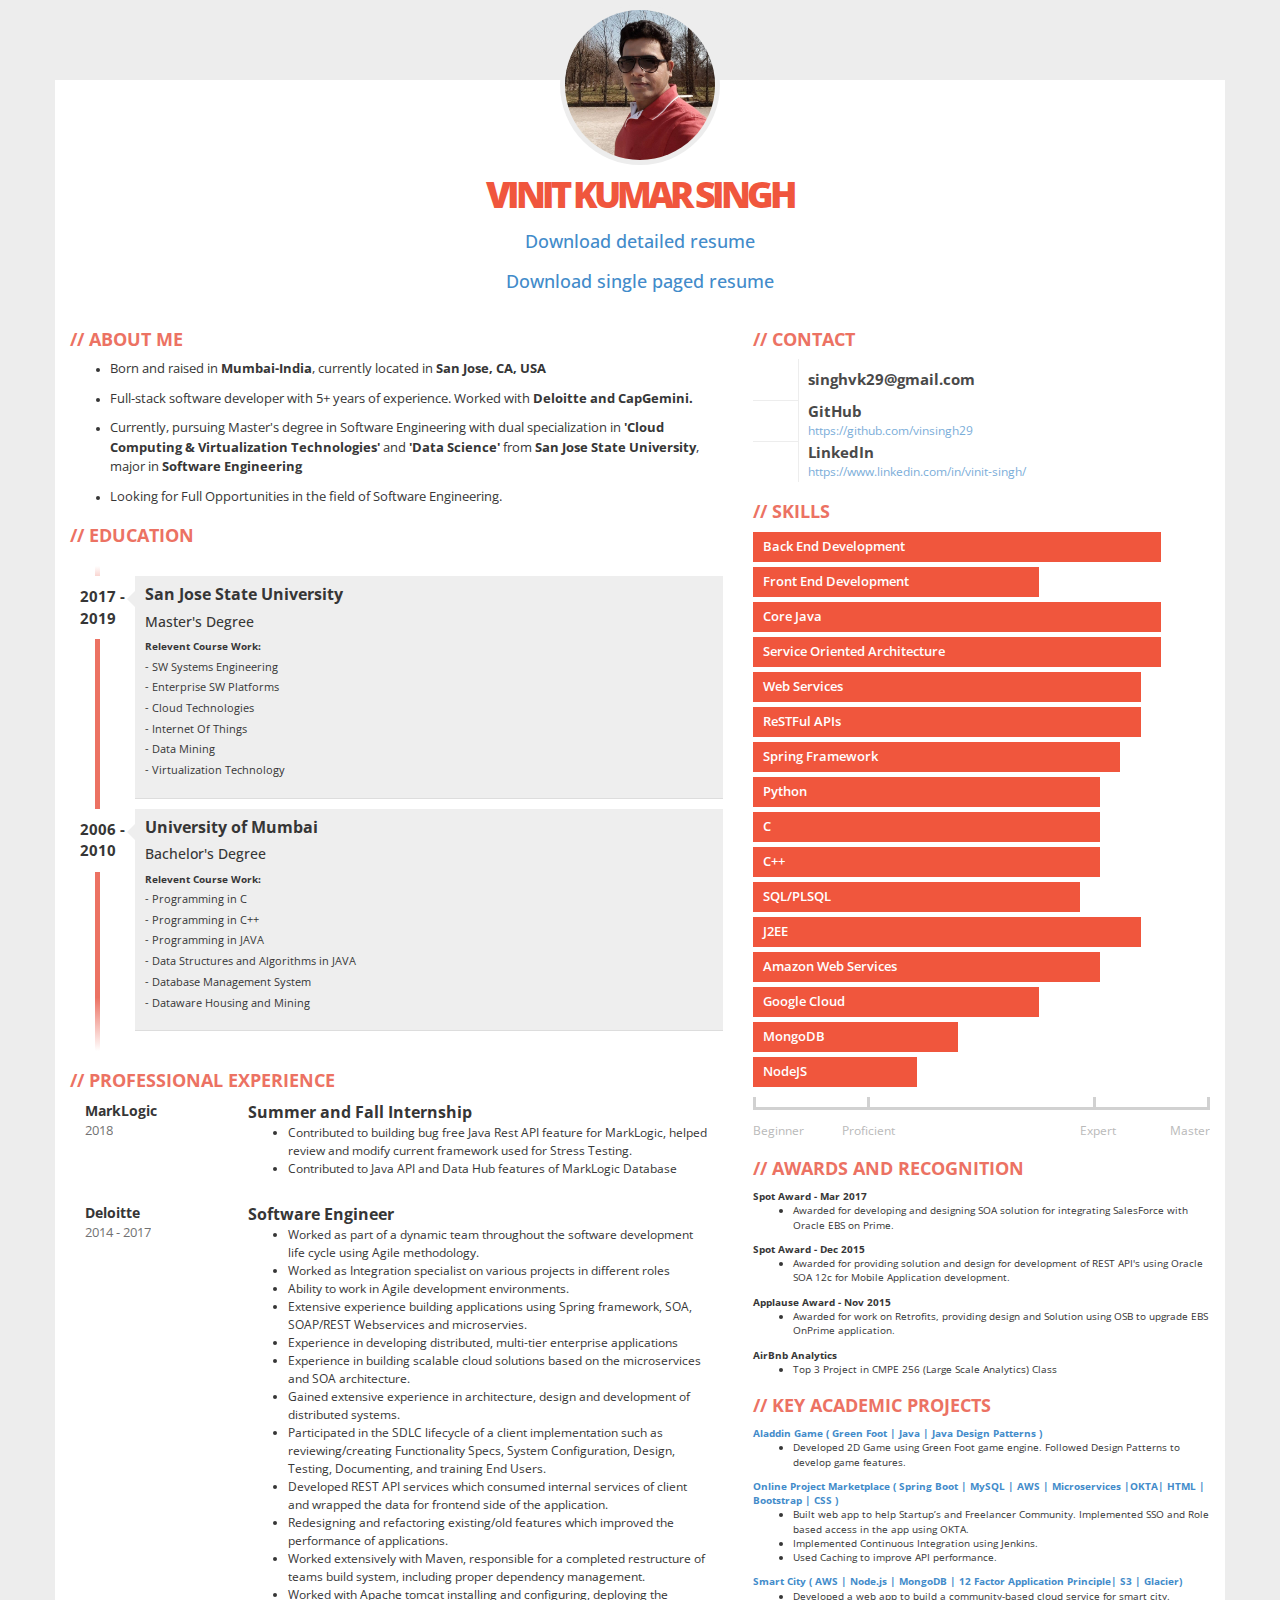
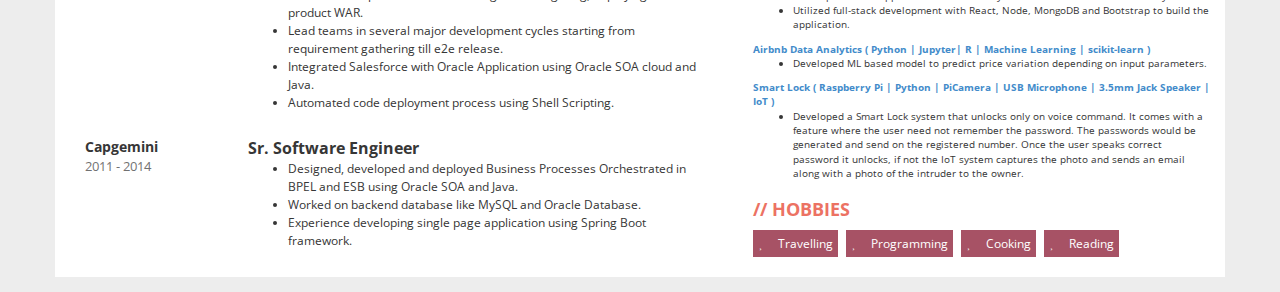
==== index.html @ cd50b4b7 "Update index.html" ====
<!DOCTYPE html>
<html lang="en">
   <head>
      <meta charset="utf-8">
      <meta http-equiv="X-UA-Compatible" content="IE=edge,chrome=1" />
      <meta name="viewport" content="width=device-width, initial-scale=1">
      <title>Profile - Vinit Singh - Software Engineer</title>
      <link href="css/bootstrap.min.css" rel="stylesheet">
      <link href="css/font-awesome.css" rel="stylesheet">
      <link href="css/main.css" rel="stylesheet">
      <!--[if lt IE 9]>
      <script src="js/html5shiv.js"></script>
      <script src="js/respond.min.js"></script>
      <![endif]-->
      <!--<script>
         (function(i,s,o,g,r,a,m){i['GoogleAnalyticsObject']=r;i[r]=i[r]||function(){
         (i[r].q=i[r].q||[]).push(arguments)},i[r].l=1*new Date();a=s.createElement(o),
         m=s.getElementsByTagName(o)[0];a.async=1;a.src=g;m.parentNode.insertBefore(a,m)
         })(window,document,'script','//www.google-analytics.com/analytics.js','ga');
         ga('create', 'UA-51302339-1', 'kamsolutions.pl');
         ga('send', 'pageview');
         </script>-->
   </head>
   <!-- Disable Right Click Code -->
   <script type="text/javascript">
     document.addEventListener('contextmenu', event => event.preventDefault()); 
   </script>
   <!-- Disable Right Click Code -->
<noscript>
   <meta http-equiv="refresh" content="0; URL=badbrowser.html"> 
</noscript>

   <body>
      <div class="container">
         <div class="row">
            <div class="col-xs-12">
               <div id="photo-header" class="text-center">
                  <!-- PHOTO (AVATAR) -->
                  <div id="photo">
                     <img src="img/avatar.jpg" alt="avatar">
                  </div>
                  <div id="text-header">
                     <h1><span>Vinit Kumar Singh</span></h1>
                     <h4><a href="https://drive.google.com/uc?export=download&id=1fbjL-tUVfTSoznuF07ZelsesdwXRbukk">Download detailed resume</a> </br></br>
                        <a href="https://drive.google.com/uc?export=download&id=13ctxAHnXF3rx9Rccf-eshvPdUZtX_9Os">Download single paged resume</a>
                     </h4>
                  </div>
               </div>
            </div>
         </div>
         <div class="row">
            <div class="col-xs-12 col-sm-7">
               <!-- ABOUT ME -->
               <div class="box">
                  <h2>About Me</h2>
                  <ul>
                     <li>
                        <p>Born and raised in <b>Mumbai-India</b>, currently located in <b>San Jose, CA, USA</b></b></p>
                     </li>
                     <li>
                        <p>Full-stack software developer with 5+ years of experience. Worked with <b>Deloitte and CapGemini.</b></p>
                     </li>
                     <li>
                        <p>Currently, pursuing Master's degree in Software Engineering with dual specialization in <b>'Cloud Computing & Virtualization Technologies'</b> and <b>'Data Science'</b> from <b>San Jose State University</b>, major in <b>Software Engineering</b></p>
                     </li>
                     <li>
                        <p>Looking for Full Opportunities in the field of Software Engineering.</p>
                     </li>
                  </ul>
               </div>
               <!-- EDUCATION -->
               <div class="box">
                  <h2>Education</h2>
                  <ul id="education" class="clearfix">
                     <li>
                        <div class="year pull-left">2017 - 2019</div>
                        <div class="description pull-right">
                           <h3>San Jose State University</h3>
                           <h5>Master's Degree</h5>
                           <dl>
                              <dt>Relevent Course Work:</dt>
                              <dd>- SW Systems Engineering</dd>
                              <dd>- Enterprise SW Platforms</dd>
                              <dd>- Cloud Technologies</dd>
                              <dd>- Internet Of Things</dd>
                              <dd>- Data Mining</dd>
                              <dd>- Virtualization Technology</dd>
                           </dl>
                        </div>
                     </li>
                     <li>
                        <div class="year pull-left">2006 - 2010</div>
                        <div class="description pull-right">
                           <h3>University of Mumbai</h3>
                           <h5>Bachelor's Degree</h5>
                           <dl>
                              <dt>Relevent Course Work:</dt>
                              <dd>- Programming in C</dd>
                              <dd>- Programming in C++</dd>
                              <dd>- Programming in JAVA</dd>
                              <dd>- Data Structures and Algorithms in JAVA</dd>
                              <dd>- Database Management System</dd>
                              <dd>- Dataware Housing and Mining</dd>
                           </dl>
                        </div>
                     </li>
                  </ul>
               </div>
               <!-- EXPERIENCES Deloitte-->
               <div class="box">
                  <h2>Professional Experience</h2>
                  <div class="job clearfix">
                     <div class="col-xs-3">
                        <div class="where">MarkLogic </div>
                        <div class="year">2018</div>
                     </div>
                     <div class="col-xs-9">
                        <div class="profession">Summer and Fall Internship</div>
                        <div class="description">
                           <ul>
                              <li>Contributed to building bug free Java Rest API feature for MarkLogic, helped review and modify current
                                 framework used for Stress Testing.
                              </li>
                              <li>Contributed to Java API and Data Hub features of MarkLogic Database</li>
                           </ul>
                        </div>
                     </div>
                  </div>
                  <div class="job clearfix">
                     <div class="col-xs-3">
                        <div class="where">Deloitte </div>
                        <div class="year">2014 - 2017</div>
                     </div>
                     <div class="col-xs-9">
                        <div class="profession">Software Engineer</div>
                        <div class="description">
                           <ul>
                              <li>Worked as part of a dynamic team throughout the software development life cycle using Agile methodology.</li>
                              <li>Worked as Integration specialist on various projects in different roles</li>
                              <li>Ability to work in Agile development environments.</li>
                              <li>Extensive experience building applications using Spring framework, SOA, SOAP/REST Webservices and microservies.</li>
                              <li>Experience in developing distributed, multi-tier enterprise applications</li>
                              <li>Experience in building scalable cloud solutions based on the microservices and SOA architecture.</b></li>
                              <li>Gained extensive experience in architecture, design and development of distributed systems.</li>
                              <li>Participated in the SDLC lifecycle of a client implementation such as reviewing/creating Functionality
                                 Specs, System Configuration, Design, Testing, Documenting, and training End Users.
                              </li>
                              <li>Developed REST API services which consumed internal services of client and wrapped the data for frontend
                                 side of the application.
                              </li>
                              <li>Redesigning and refactoring existing/old features which improved the performance of applications.</li>
                              <li>Worked extensively with Maven, responsible for a completed restructure of teams build system,
                                 including proper dependency management.
                              </li>
                              <li>Worked with Apache tomcat installing and configuring, deploying the product WAR.</li>
                              <li>Lead teams in several major development cycles starting from requirement gathering till e2e release.</li>
                              <li>Integrated Salesforce with Oracle Application using Oracle SOA cloud and Java.</li>
                              <li>Automated code deployment process using Shell Scripting.</li>
                           </ul>
                        </div>
                     </div>
                  </div>
                  <div class="job clearfix">
                     <div class="col-xs-3">
                        <div class="where">Capgemini</div>
                        <div class="year">2011 - 2014</div>
                     </div>
                     <div class="col-xs-9">
                        <div class="profession">Sr. Software Engineer</div>
                        <div class="description">
                           <ul>
                              <li>Designed, developed and deployed Business Processes Orchestrated in BPEL and ESB using Oracle SOA
                                 and Java.
                              </li>
                              <li>Worked on backend database like MySQL and Oracle Database.</b></li>
                              <li>Experience developing single page application using Spring Boot framework.</li>
                           </ul>
                        </div>
                     </div>
                  </div>
               </div>
            </div>
            <div class="col-xs-12 col-sm-5">
               <!-- CONTACT -->
               <div class="box clearfix">
                  <h2>Contact</h2>
                  <!-- <div class="contact-item">
                     <div class="icon pull-left text-center"><span class="fa fa-phone fa-fw"></span></div>
                     <div class="title only pull-right">408 334 5699</div>
                     </div> -->
                  <div class="contact-item">
                     <div class="icon pull-left text-center"><span class="fa fa-envelope fa-fw"></span></div>
                     <div class="title only pull-right">singhvk29@gmail.com</div>
                  </div>
                  <div class="contact-item">
                     <div class="icon pull-left text-center"><span class="fa fa-github fa-fw"></span></div>
                     <div class="title pull-right">GitHub</div>
                     <div class="description pull-right"><a href="https://github.com/vinsingh29">https://github.com/vinsingh29</a></div>
                  </div>
                  <div class="contact-item">
                     <div class="icon pull-left text-center"><span class="fa fa-linkedin fa-fw"></span></div>
                     <div class="title pull-right">LinkedIn</div>
                     <div class="description pull-right"><a href="https://www.linkedin.com/in/vinit-singh/">https://www.linkedin.com/in/vinit-singh/</a></div>
                  </div>
                  <!--<div class="contact-item">
                     <div class="icon pull-left text-center"><span class="fa fa-skype fa-fw"></span></div>
                     <div class="title pull-right">Skype</div>
                     <div class="description pull-right">kamsolutions.pl</div>
                     </div>-->
               </div>
               <!-- CERTIFICATIONS -->
               <!-- <div class="box">
                  <h2>Certifications</h2>
                  <div class="contact-item">
                    <div class="title only pull-right"><a href="./certificates/OracleCertifiedAssociate.pdf">Oracle PL/SQL Developer Certified Associate</a></div>
                    <div class="title only pull-right"><a href="./certificates/MongoDB_Nodejs.pdf">MongoDB for Node.js Developers</a></div>
                  
                  </div>  
                  </div> -->
               <!-- SKILLS -->
               <div class="box">
                  <h2>Skills</h2>
                  <div class="skills">
                     <div class="item-skills" data-percent="1.00">Back End Development</div>
                     <div class="item-skills" data-percent="0.70">Front End Development</div>
                     <div class="item-skills" data-percent="1.00">Core Java</div>
                     <div class="item-skills" data-percent="1.00">Service Oriented Architecture</div>
                     <div class="item-skills" data-percent="0.95">Web Services</div>
                     <div class="item-skills" data-percent="0.95">ReSTFul APIs</div>
                     <div class="item-skills" data-percent="0.90">Spring Framework</div>
                     <div class="item-skills" data-percent="0.85">Python</div>
                     <div class="item-skills" data-percent="0.85">C</div>
                     <div class="item-skills" data-percent="0.85">C++</div>
                     <div class="item-skills" data-percent="0.80">SQL/PLSQL</div>
                     <div class="item-skills" data-percent="0.95">J2EE</div>
                     <div class="item-skills" data-percent="0.85">Amazon Web Services</div>
                     <div class="item-skills" data-percent="0.70">Google Cloud</div>
                     <div class="item-skills" data-percent="0.50">MongoDB</div>
                     <div class="item-skills" data-percent="0.40">NodeJS</div>
                     <div class="skills-legend clearfix">
                        <div class="legend-left legend">Beginner</div>
                        <div class="legend-left legend"><span>Proficient</span></div>
                        <div class="legend-right legend"><span>Expert</span></div>
                        <div class="legend-right legend">Master</div>
                     </div>
                  </div>
               </div>
               <!-- LANGUAGES -->
               <!--  <div class="box">
                  <h2>LANGUAGES</h2>
                  <div id="language-skills">
                    <div class="skill">English <div class="icons pull-right"><div style="width: 80%;" class="icons-red"></div></div></div>
                    <div class="skill">Hindi <div class="icons pull-right"><div style="width: 60%;" class="icons-red"></div></div></div>
                  </div>
                  </div> -->
               <div class="box">
                  <h2>Awards and Recognition</h2>
                  <div class="profession"> <b>Spot Award - Mar 2017</b>
                  </div>
                  <div class="description">
                     <ul>
                        <li>Awarded for developing and designing SOA solution for integrating SalesForce with Oracle EBS on Prime.</li>
                     </ul>
                  </div>

                  <div class="profession"> <b>Spot Award - Dec 2015</b>
                  </div>
                  <div class="description">
                     <ul>
                        <li>Awarded for providing solution and design for development of REST API's using Oracle SOA 12c for Mobile Application development.</li>
                     </ul>
                  </div>

                  <div class="profession"> <b>Applause Award - Nov 2015</b>
                  </div>
                  <div class="description">
                     <ul>
                        <li>Awarded for work on Retrofits, providing design and Solution using OSB to upgrade EBS OnPrime application.</li>
                     </ul>
                  </div>
                 <!-- <div class="profession"> <b>Secured 2nd Position - Final year - Computer Department</b>
                  </div> -->
                   <div class="description">
                     <ul>
                     </ul>
                  </div>
                  <div class="profession"> <b>AirBnb Analytics</b>
                  </div>
                  <div class="description">
                     <ul>
                        <li>Top 3 Project in CMPE 256 (Large Scale Analytics) Class</li>
                     </ul>
                  </div>

                  <div class="box">
                     <h2>Key Academic Projects</h2>
                     <div class="profession"> <a href="https://github.com/vinsingh29/Aladdin-2D-Game-DesignPattern"><b>Aladdin Game ( Green Foot | Java | Java Design Patterns )</b></a>
                     </div>
                     <div class="description">
                        <ul>
                           <li>Developed 2D Game using Green Foot game engine. Followed Design Patterns to develop game features.</li>
                        </ul>
                     </div>
                     <div class="profession"> <a href="https://github.com/vinsingh29/Marketplace"><b>Online Project Marketplace ( Spring Boot | MySQL | AWS | Microservices |OKTA| HTML | Bootstrap | CSS ) </b></a>
                     </div>
                     <div class="description">
                        <ul>
                           <li>Built web app to help Startup’s and Freelancer Community. Implemented SSO and Role based access in
                              the app using OKTA.  
                           </li>
                           <li>Implemented Continuous Integration using Jenkins.
                           </li>
                           <li>Used Caching to improve API performance.
                           </li>
                        </ul>
                     </div>
                     <div class="profession"> <a href="https://github.com/vinsingh29/CMPE256_AirBnb"><b>Smart City ( AWS | Node.js | MongoDB | 12 Factor Application Principle| S3 | Glacier) </b></a>
                     </div>
                     <div class="description">
                        <ul>
                           <li>Developed a web app to build a community-based cloud service for smart city.</li>
                           <li>Utilized full-stack development with React, Node, MongoDB and Bootstrap to build the application.</li>
                        </ul>
                     </div>
                     <div class="profession"> <a href="https://github.com/vinsingh29/CMPE256_AirBnb"><b>Airbnb Data Analytics ( Python | Jupyter| R | Machine Learning | scikit-learn ) </b></a>
                     </div>
                     <div class="description">
                        <ul>
                           <li>Developed ML based model to predict price variation depending on input parameters.</li>
                        </ul>
                     </div>
                     <div class="profession"> <a href="https://github.com/vinsingh29/SmartSafeLock"><b>Smart Lock ( Raspberry Pi | Python | PiCamera | USB Microphone | 3.5mm Jack Speaker | IoT ) </b></a>
                     </div>
                     <div class="description">
                        <ul>
                           <li>Developed a Smart Lock system that unlocks only on voice command. It comes with a feature where the
                              user need not remember the password. The passwords would be generated and send on the registered
                              number. Once the user speaks correct password it unlocks, if not the IoT system captures the photo and
                              sends an email along with a photo of the intruder to the owner.
                           </li>
                        </ul>
                     </div>
                     
                  </div>
                  <!-- HOBBIES -->
                  <div class="box">
                     <h2>Hobbies</h2>
                     <div class="hobby">Travelling</div>
                     <div class="hobby">Programming</div>
                     <div class="hobby">Cooking</div>
                     <div class="hobby">Reading</div>
                  </div>
               </div>
            </div>
         </div>
      </div>
      <!-- JQUERY -->
      <script src="js/jquery.min.js"></script>
      <!-- BOOTSTRAP -->
      <script src="js/bootstrap.min.js"></script>
      <!-- SCRIPTS -->
      <script src="js/scripts.js"></script>
   </body>
</html>
---- css/main.css ----
/*******************************************
3ColorResume
Author: office@kamsolutions.pl
*******************************************/
/*******************************************
FONTS
*******************************************/
@import url(http://fonts.googleapis.com/css?family=Open+Sans:400,600,700,800);
/*******************************************
SETTINGS
*******************************************/
@charset "utf-8";
@-webkit-viewport   { width: device-width; }
@-moz-viewport      { width: device-width; }
@-ms-viewport       { width: device-width; }
@-o-viewport        { width: device-width; }
@viewport           { width: device-width; }
/*******************************************
BODY
*******************************************/
body{
  font-family: 'Open Sans', Arial, Tahoma;
  font-weight: 400;
  font-size: 1em;
  color: #363636;
  background: #ededed;
}
/*******************************************
CONTAINER
*******************************************/
.container{
  margin-top: 80px;
  margin-bottom: 15px;
  background: #fff;
}
/*******************************************
PHOTO (AVATAR)
*******************************************/
#photo-header{
  margin-top: -75px;
}
#photo{
  width: 160px;
  height: 160px;
  border-radius: 50%;
  overflow: hidden;
  padding: 5px;
  background: #ededed;
  display: inline-block;
}
#photo img{
  width: 150px;
  height: 150px;
  border-radius: 50%;
}
#text-header h1{
  margin: 0;
  padding: 0;
  font-size: 2.4em;
  font-weight: 700;
  text-transform: uppercase;
  letter-spacing: -1px;
}
#text-header h1::first-line{
  font-size: 1.5em;
  letter-spacing: -4px;
  font-weight: 800;
  line-height: 1.5em;
}
#text-header h1 span{
  color: #F0563D;
}
#text-header h1 sup{
  opacity: 0.5;
}
#text-header:after{
  width: 100%;
  height: 3px;
  background: url(../img/line.png);
  margin-top: 15px;
  content: '';
  display: block;
}
/*******************************************
DEFAULT BOX
*******************************************/
.box{
  margin-bottom: 15px;
}
.box h2{
  color: #EC7263;
  font-size: 1.8em;
  font-weight: 700;
  text-transform: uppercase;
}
.box h2:before{
  content: '//';
  margin-right: 5px;
}
.box p{
  font-size: 1.3em;
  line-height: 1.5em;
}
/*******************************************
EDUCATION
*******************************************/
#education{
  margin-top: 20px;
  position: relative;
  padding: 1em 0;
  list-style: none;
}
#education:before {
  width: 5px;
  height: 100%;
  position: absolute;
  left: 25px;
  top: 0;
  content: ' ';
  display: block;
  background: #ec7263;
  background: -moz-linear-gradient(top,  #ffffff 0%, #ec7263 7%, #ec7263 89%, #ffffff 100%);
  background: -webkit-gradient(linear, left top, left bottom, color-stop(0%,#ffffff), color-stop(7%,#ec7263), color-stop(89%,#ec7263), color-stop(100%,#ffffff));
  background: -webkit-linear-gradient(top,  #ffffff 0%,#ec7263 7%,#ec7263 89%,#ffffff 100%);
  background: -o-linear-gradient(top,  #ffffff 0%,#ec7263 7%,#ec7263 89%,#ffffff 100%);
  background: -ms-linear-gradient(top,  #ffffff 0%,#ec7263 7%,#ec7263 89%,#ffffff 100%);
  background: linear-gradient(to bottom,  #ffffff 0%,#ec7263 7%,#ec7263 89%,#ffffff 100%);
  filter: progid:DXImageTransform.Microsoft.gradient( startColorstr='#ffffff', endColorstr='#ffffff',GradientType=0 );
}
#education li{
  width: 100%;
  z-index: 2;
  position: relative;
  float: left;
}
#education .year{
  width: 10%;
  background: #fff;
  padding: 10px;
  font-size: 1.5em;
  font-weight: 700;
  display: inline-block;
}
#education .description{
  width: 80%;
  display: inline-block;
  background: #eee;
  margin-bottom: 10px;
  position: relative;
  padding: 10px 10px 0 10px;
  border-bottom: 1px solid #ddd;
}
#education .description:after {
  content: '';
  position: absolute;
  top: 15px;
  right: 0;
  left: -16px;
  height: 0;
  width: 0;
  border: solid transparent;
  border-right-color: #eee;
  border-width: 8px;
  pointer-events: none;
}
#education .description h3{
  font-size: 1.6em;
  margin: 0;
  padding: 0;
  font-weight: 700;
}
#education .description p{
  font-size: 1.3em;
  margin-top: 5px;
  padding: 0;
}
#education .description dd{
  font-size: 1.1em;
  margin-top: 5px;
  padding: 0;
}
/*******************************************
EXPERIENCES
*******************************************/
.job{
  margin-bottom: 15px;
}
.job .where{
  font-size: 1.4em;
  font-weight: bold;
}
.job .year{
  font-size: 1.3em;
  opacity: 0.7;
}
.job .profession{
  font-size: 1.6em;
  font-weight: bold;
}
.job .description{
  font-size: 1.2em;
  line-height: 1.5em;
}

/*******************************************
CONTACT
*******************************************/
.contact-item{
  width: 100%;
  float: left;
}
.contact-item .icon{
  padding: 10px;
  border-right: 1px solid #aaa;
  border-bottom: 1px solid #aaa;
  opacity: 0.2;
}
.contact-item:last-child .icon{
  border-bottom: none;
}
.contact-item .fa{
  font-size: 2em;
}
.contact-item .title{
  width: 80%;
  width: calc(100% - 55px);
  font-size: 1.5em;
  font-weight: 700;
  opacity: 0.9;
}
.contact-item .title.only{
  margin-top: 10px;
}
.contact-item .description{
  width: 80%;
  width: calc(100% - 55px);
  font-size: 1.2em;
  opacity: 0.7;
}
/*******************************************
SKILLS
*******************************************/
.item-skills{
  height: 30px;
  background: #F0563D;
  color: #fff;
  padding: 5px 10px;
  margin-bottom: 5px;
  white-space: nowrap;
  overflow: hidden;
  text-overflow: ellipsis;
  font-size: 1.3em;
  font-weight: 600;
}
.skills-legend{
  margin-top: 20px;
  opacity: 0.8;
}
.skills-legend:before{
  width: 100%;
  height: 3px;
  position: relative;
  content: ' ';
  display: block;
  margin-bottom: -13px;
  background: #c6c6c6;
}
.skills-legend div{
  width: 25%;
  display: inline-block;
  font-size: 1.2em;
  color: #a9a9a9;
  float: left;
}
.legend:before{
  width: 3px;
  height: 10px;
  position: relative;
  content: ' ';
  display: block;
  margin: auto;
  margin-bottom: 15px;
  background: #c6c6c6;
}
.legend-left.legend:before{
  margin-left: 0;
}
.legend-right.legend:before{
  margin-right: 0;
}
.legend-left:nth-child(2) span{
  margin-left: -25px;
}
.legend-right:nth-child(3) span{
  margin-right: -20px;
}
.legend-right{
  text-align: right;
}
/*******************************************
LANGUAGES
*******************************************/
#language-skills .skill{
  font-size: 1.3em;
  margin: 10px 0;
  padding-bottom: 10px;
  border-bottom: 1px solid #eee;
}
#language-skills .skill .icons{
  width: 111px;
  height: 14px;
  background: url(../img/star-grey.png) no-repeat;
}
#language-skills .skill .icons-red{
  background: url(../img/star-red.png) no-repeat;
}
/*******************************************
HOBBIES
*******************************************/
.hobby{
  color: #fff;
  display: inline-block;
  margin-right: 5px;
  margin-bottom: 5px;
  padding: 5px 5px 5px 25px;
  background: #A75265;
  position: relative;
  font-size: 1.2em;
}
.hobby:before{
  content: "\f004";
  font-family: FontAwesome;
  font-style: normal;
  font-weight: normal;
  position: absolute;
  top: 6px;
  left: 7px;
}
/*******************************************
MEDIA
*******************************************/
@media (min-width: 500px) {
  #education .description{
    width: 85%;
  }
}
@media (min-width: 768px) {
  #education .description{
    width: 85%;
  }
}
@media (min-width: 992px) {
  #education .description{
    width: 87%;
  }
}
@media (min-width: 1200px) {
  #education .description{
    width: 90%;
  }
}
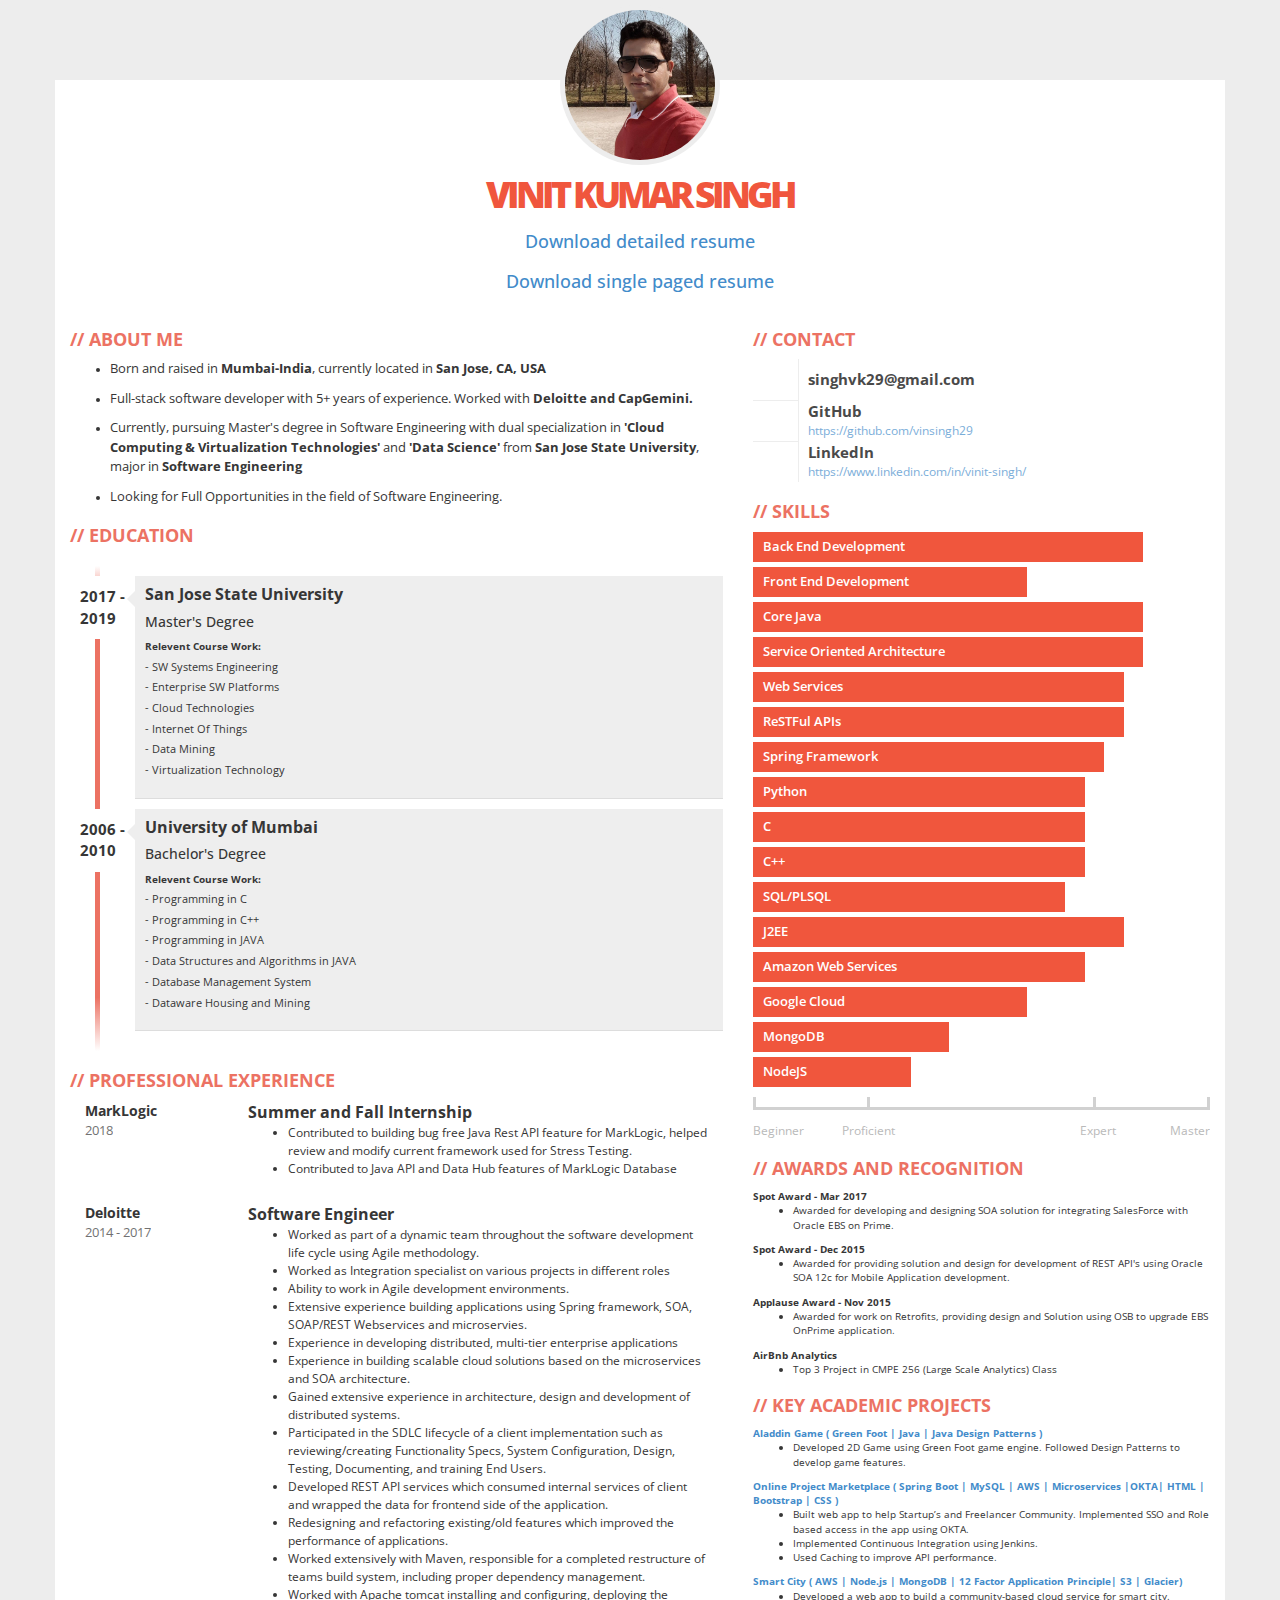
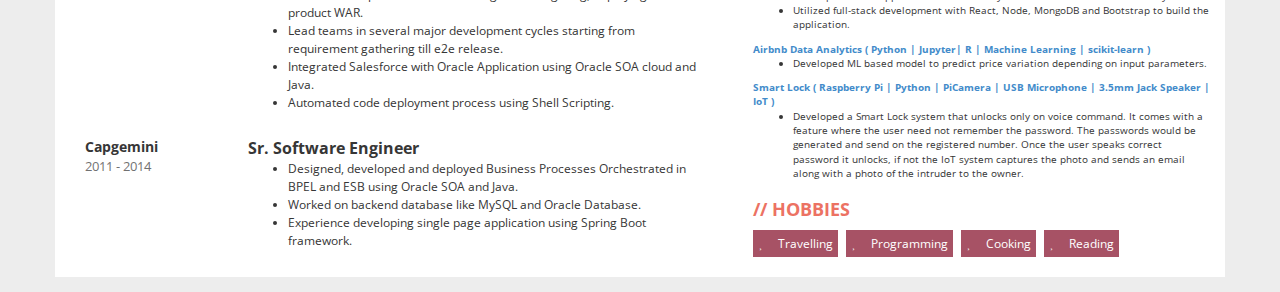
==== commit 928429ad: "Update index.html" ====
--- a/index.html
+++ b/index.html
@@ -291,7 +291,6 @@
                         <li>Top 3 Project in CMPE 256 (Large Scale Analytics) Class</li>
                      </ul>
                   </div>
-
                   <div class="box">
                      <h2>Key Academic Projects</h2>
                      <div class="profession"> <a href="https://github.com/vinsingh29/Aladdin-2D-Game-DesignPattern"><b>Aladdin Game ( Green Foot | Java | Java Design Patterns )</b></a>
@@ -340,7 +339,6 @@
                            </li>
                         </ul>
                      </div>
-                     
                   </div>
                   <!-- HOBBIES -->
                   <div class="box">
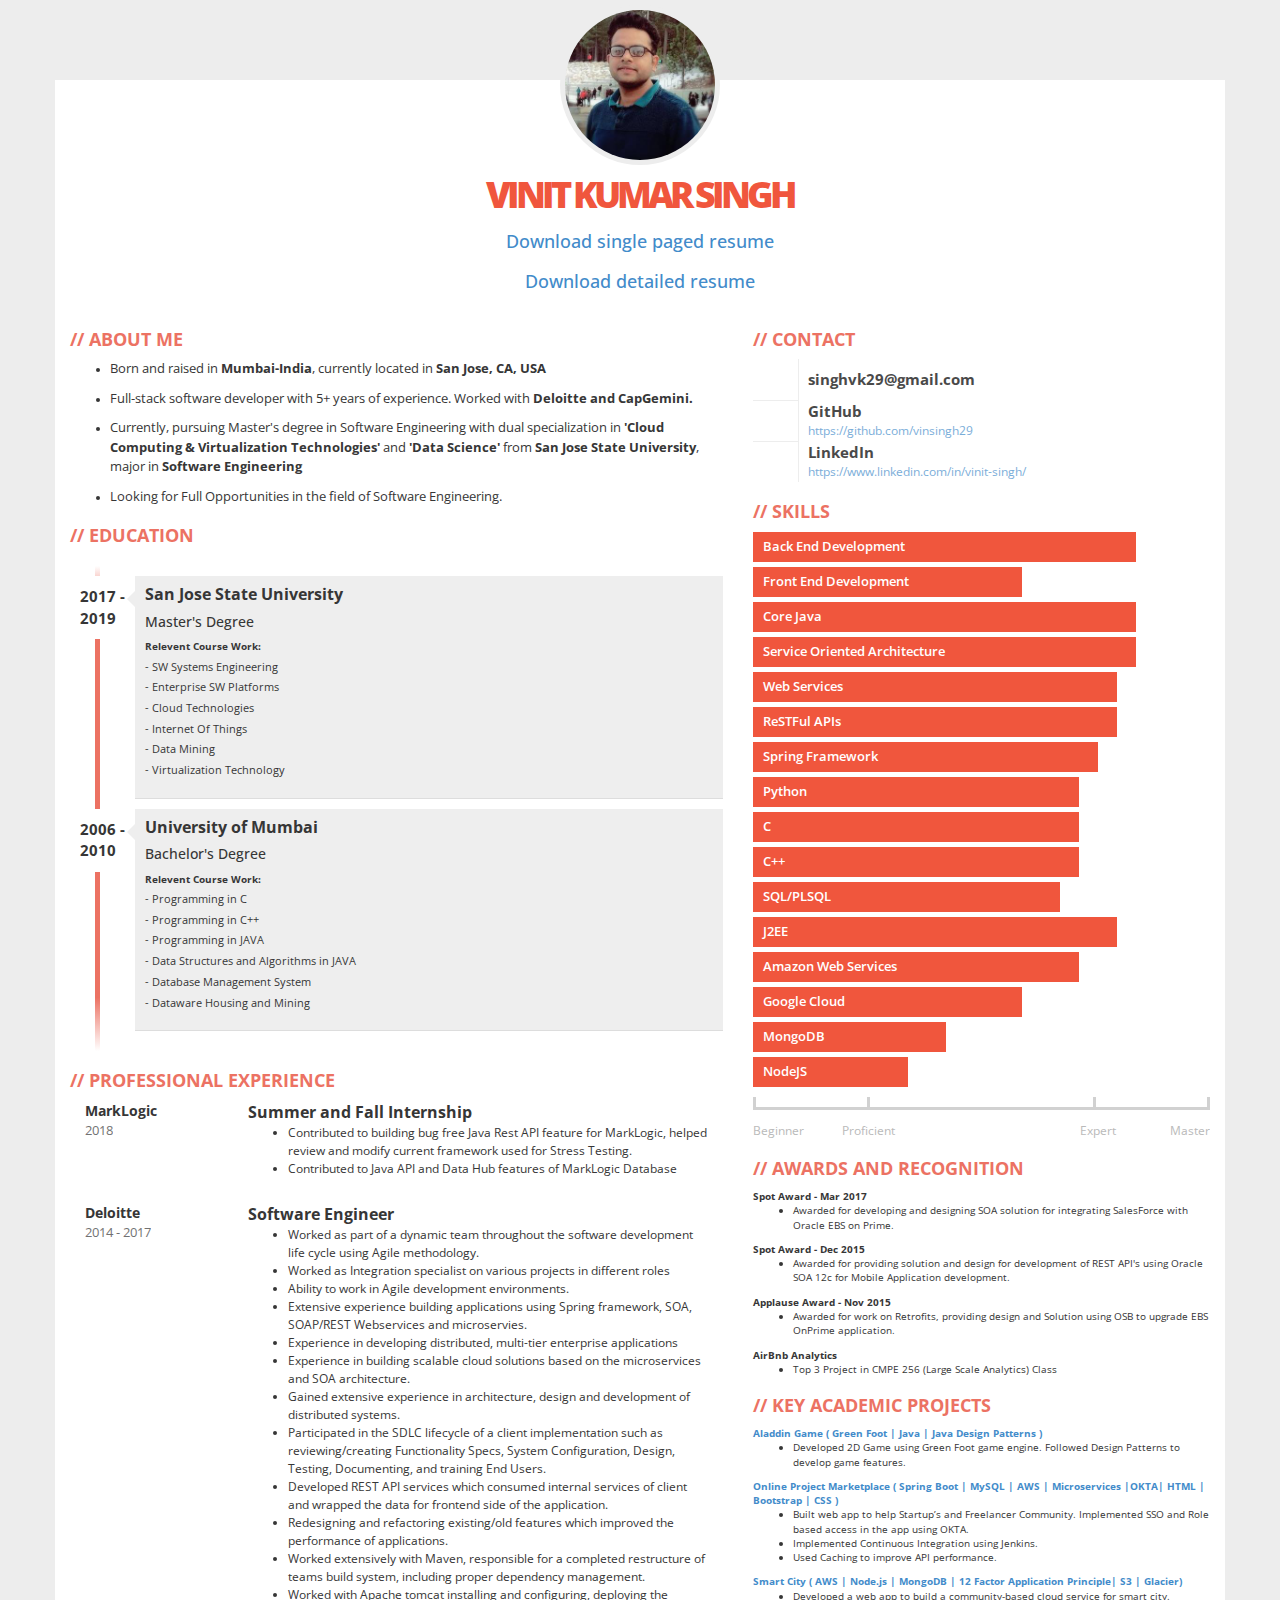
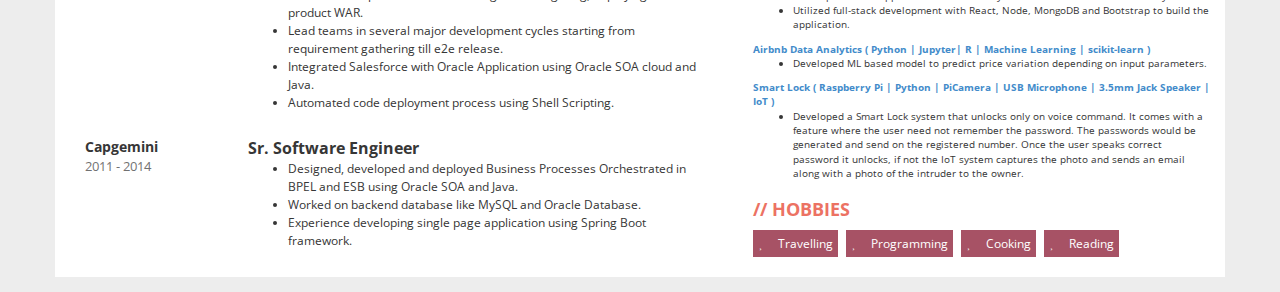
==== commit 37e3d373: "Update index.html" ====
--- a/index.html
+++ b/index.html
@@ -41,8 +41,9 @@
                   </div>
                   <div id="text-header">
                      <h1><span>Vinit Kumar Singh</span></h1>
-                     <h4><a href="https://drive.google.com/uc?export=download&id=1fbjL-tUVfTSoznuF07ZelsesdwXRbukk">Download detailed resume</a> </br></br>
-                        <a href="https://drive.google.com/uc?export=download&id=13ctxAHnXF3rx9Rccf-eshvPdUZtX_9Os">Download single paged resume</a>
+                     <h4><a href="https://drive.google.com/uc?export=download&id=13ctxAHnXF3rx9Rccf-eshvPdUZtX_9Os">Download single paged resume</a>
+                         </br></br>
+                        <a href="https://drive.google.com/uc?export=download&id=1fbjL-tUVfTSoznuF07ZelsesdwXRbukk">Download detailed resume</a>
                      </h4>
                   </div>
                </div>
@@ -202,6 +203,7 @@
                      <div class="title pull-right">LinkedIn</div>
                      <div class="description pull-right"><a href="https://www.linkedin.com/in/vinit-singh/">https://www.linkedin.com/in/vinit-singh/</a></div>
                   </div>
+
                   <!--<div class="contact-item">
                      <div class="icon pull-left text-center"><span class="fa fa-skype fa-fw"></span></div>
                      <div class="title pull-right">Skype</div>
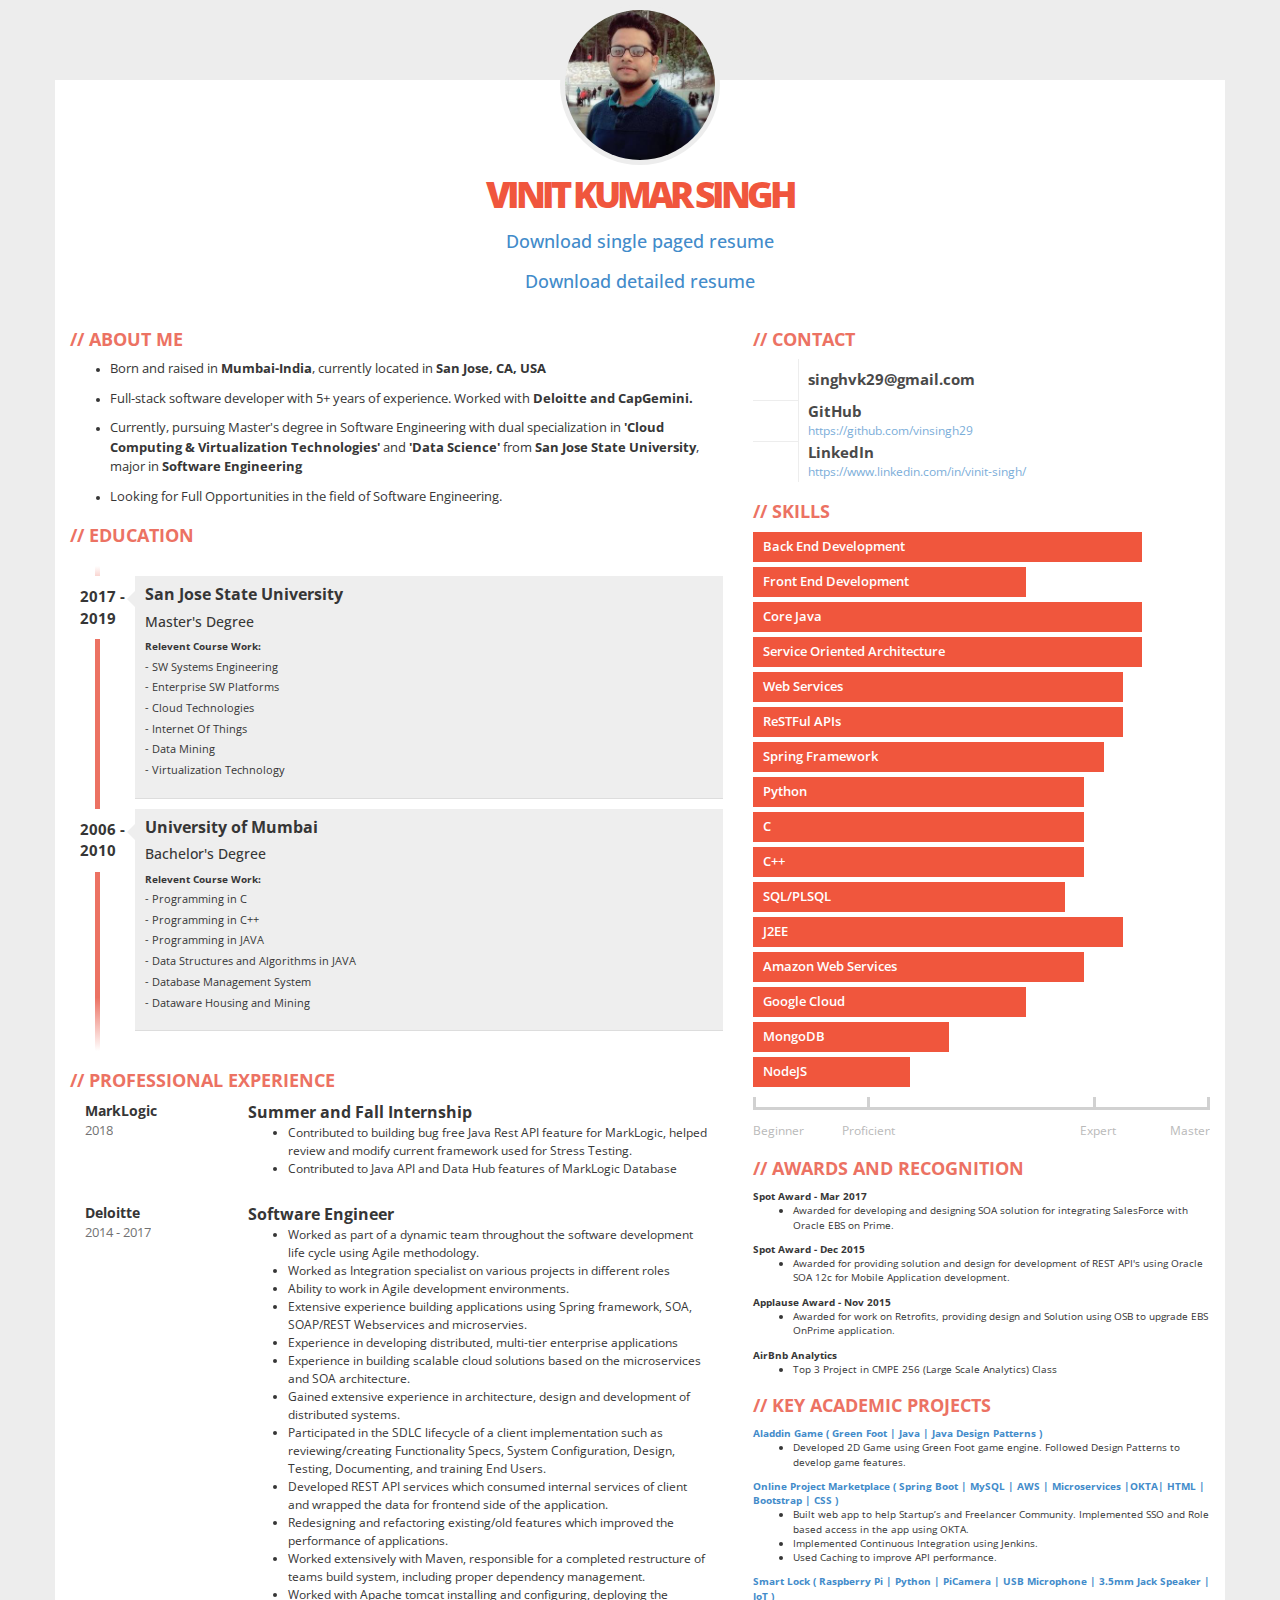
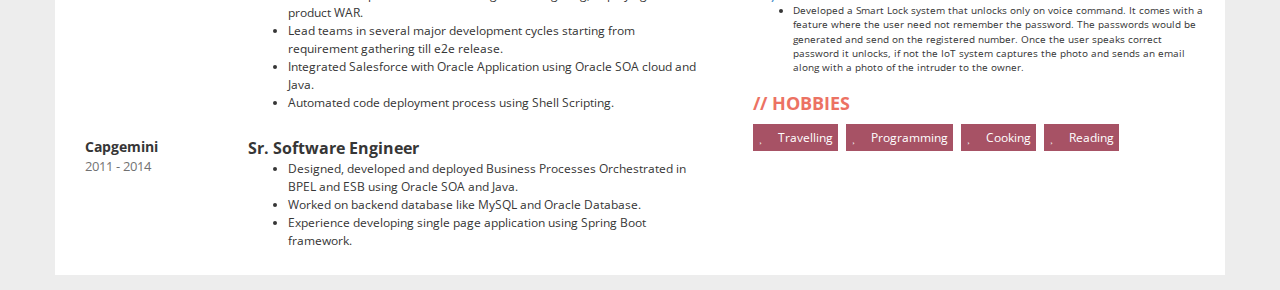
==== commit 5c7fa842: "Update index.html" ====
--- a/index.html
+++ b/index.html
@@ -315,7 +315,7 @@
                            </li>
                         </ul>
                      </div>
-                     <div class="profession"> <a href="https://github.com/vinsingh29/CMPE256_AirBnb"><b>Smart City ( AWS | Node.js | MongoDB | 12 Factor Application Principle| S3 | Glacier) </b></a>
+                   <!--  <div class="profession"> <a href="https://github.com/vinsingh29/CMPE256_AirBnb"><b>Smart City ( AWS | Node.js | MongoDB | 12 Factor Application Principle| S3 | Glacier) </b></a>
                      </div>
                      <div class="description">
                         <ul>
@@ -329,7 +329,7 @@
                         <ul>
                            <li>Developed ML based model to predict price variation depending on input parameters.</li>
                         </ul>
-                     </div>
+                     </div> -->
                      <div class="profession"> <a href="https://github.com/vinsingh29/SmartSafeLock"><b>Smart Lock ( Raspberry Pi | Python | PiCamera | USB Microphone | 3.5mm Jack Speaker | IoT ) </b></a>
                      </div>
                      <div class="description">
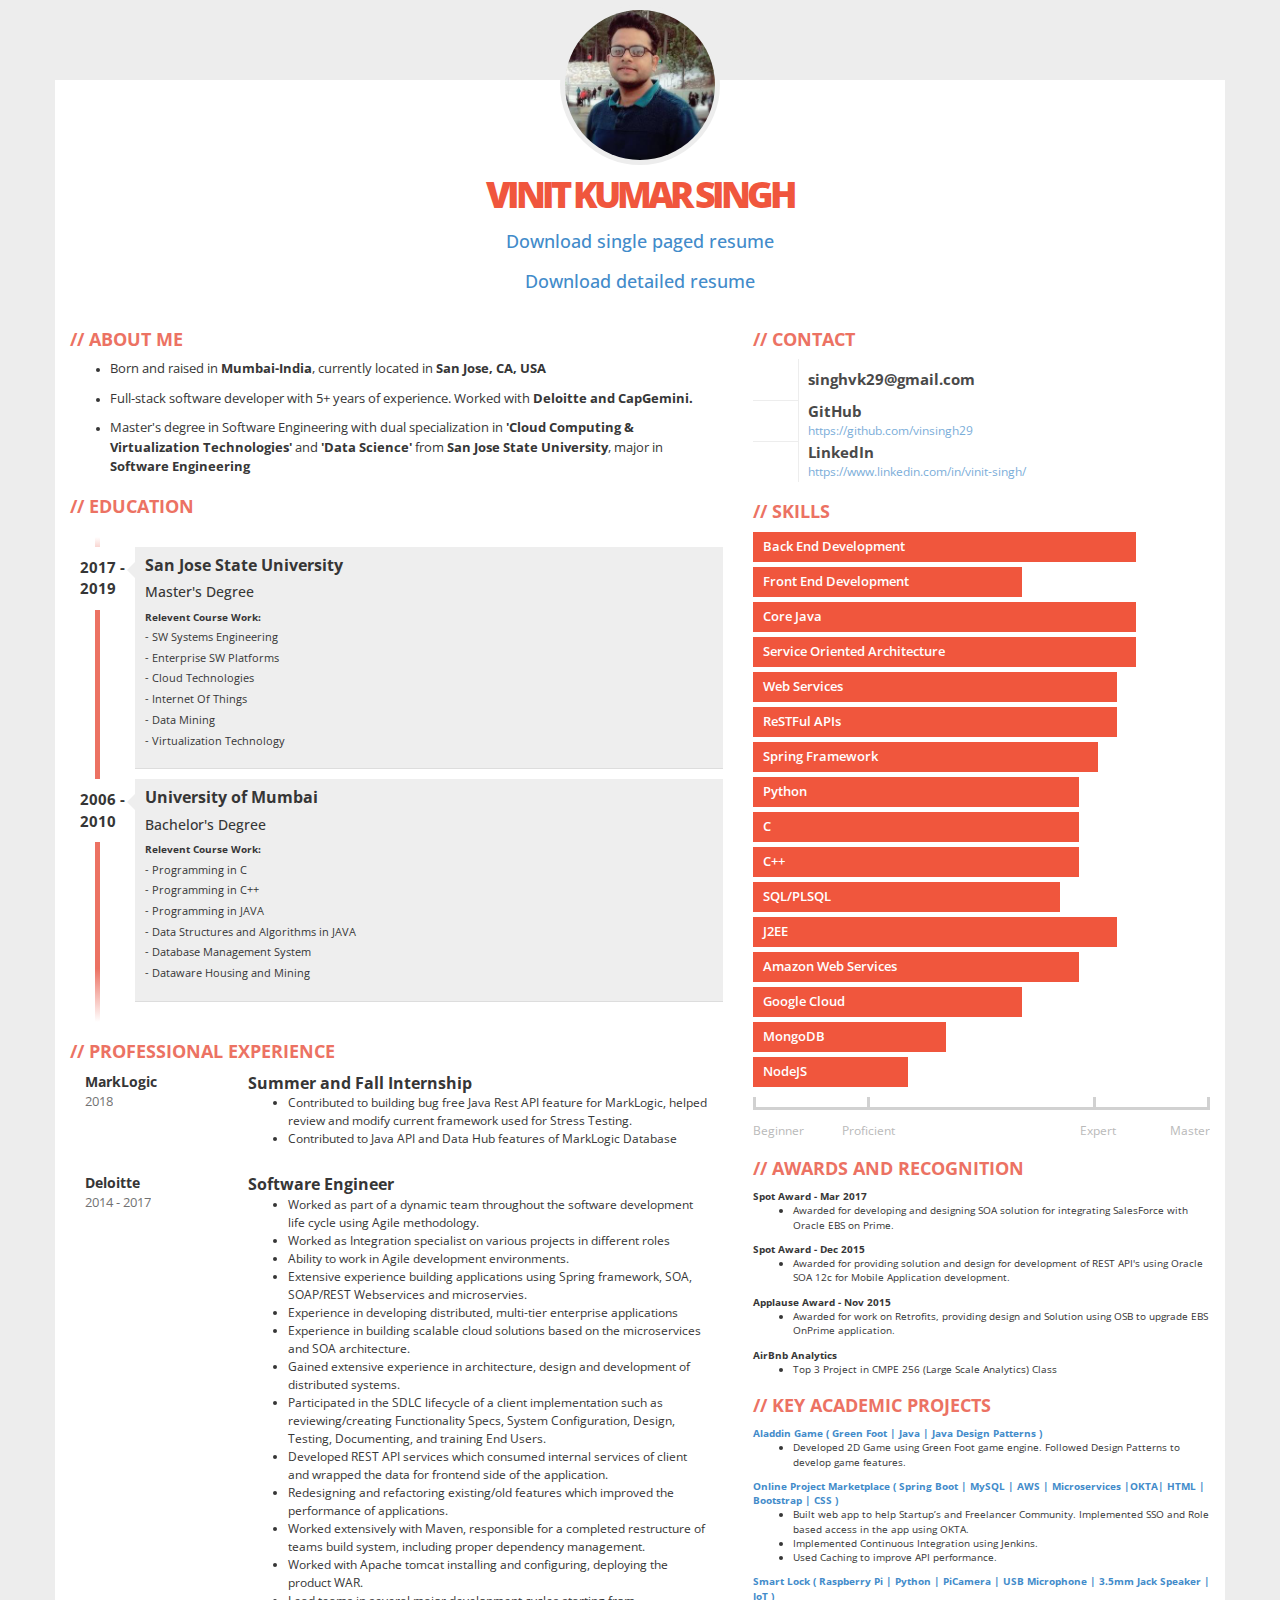
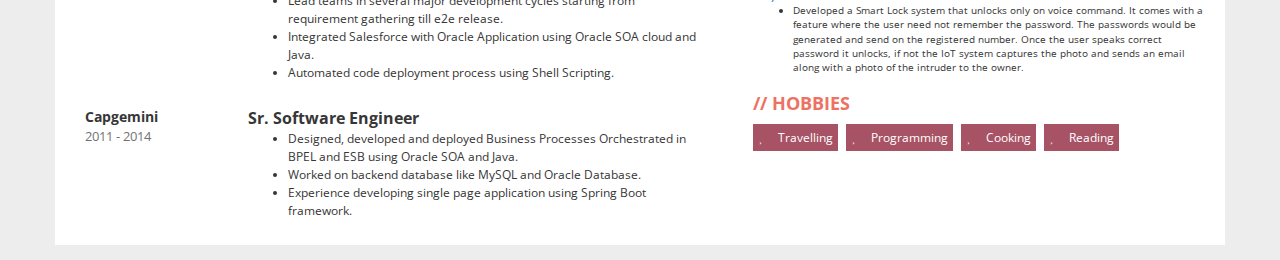
==== commit 8835ff92: "Update index.html" ====
--- a/index.html
+++ b/index.html
@@ -62,11 +62,11 @@
                         <p>Full-stack software developer with 5+ years of experience. Worked with <b>Deloitte and CapGemini.</b></p>
                      </li>
                      <li>
-                        <p>Currently, pursuing Master's degree in Software Engineering with dual specialization in <b>'Cloud Computing & Virtualization Technologies'</b> and <b>'Data Science'</b> from <b>San Jose State University</b>, major in <b>Software Engineering</b></p>
-                     </li>
-                     <li>
+                        <p>Master's degree in Software Engineering with dual specialization in <b>'Cloud Computing & Virtualization Technologies'</b> and <b>'Data Science'</b> from <b>San Jose State University</b>, major in <b>Software Engineering</b></p>
+                     </li>
+                     <!--<li>
                         <p>Looking for Full Opportunities in the field of Software Engineering.</p>
-                     </li>
+                     </li> -->
                   </ul>
                </div>
                <!-- EDUCATION -->
@@ -361,4 +361,4 @@
       <!-- SCRIPTS -->
       <script src="js/scripts.js"></script>
    </body>
-</html>+</html>
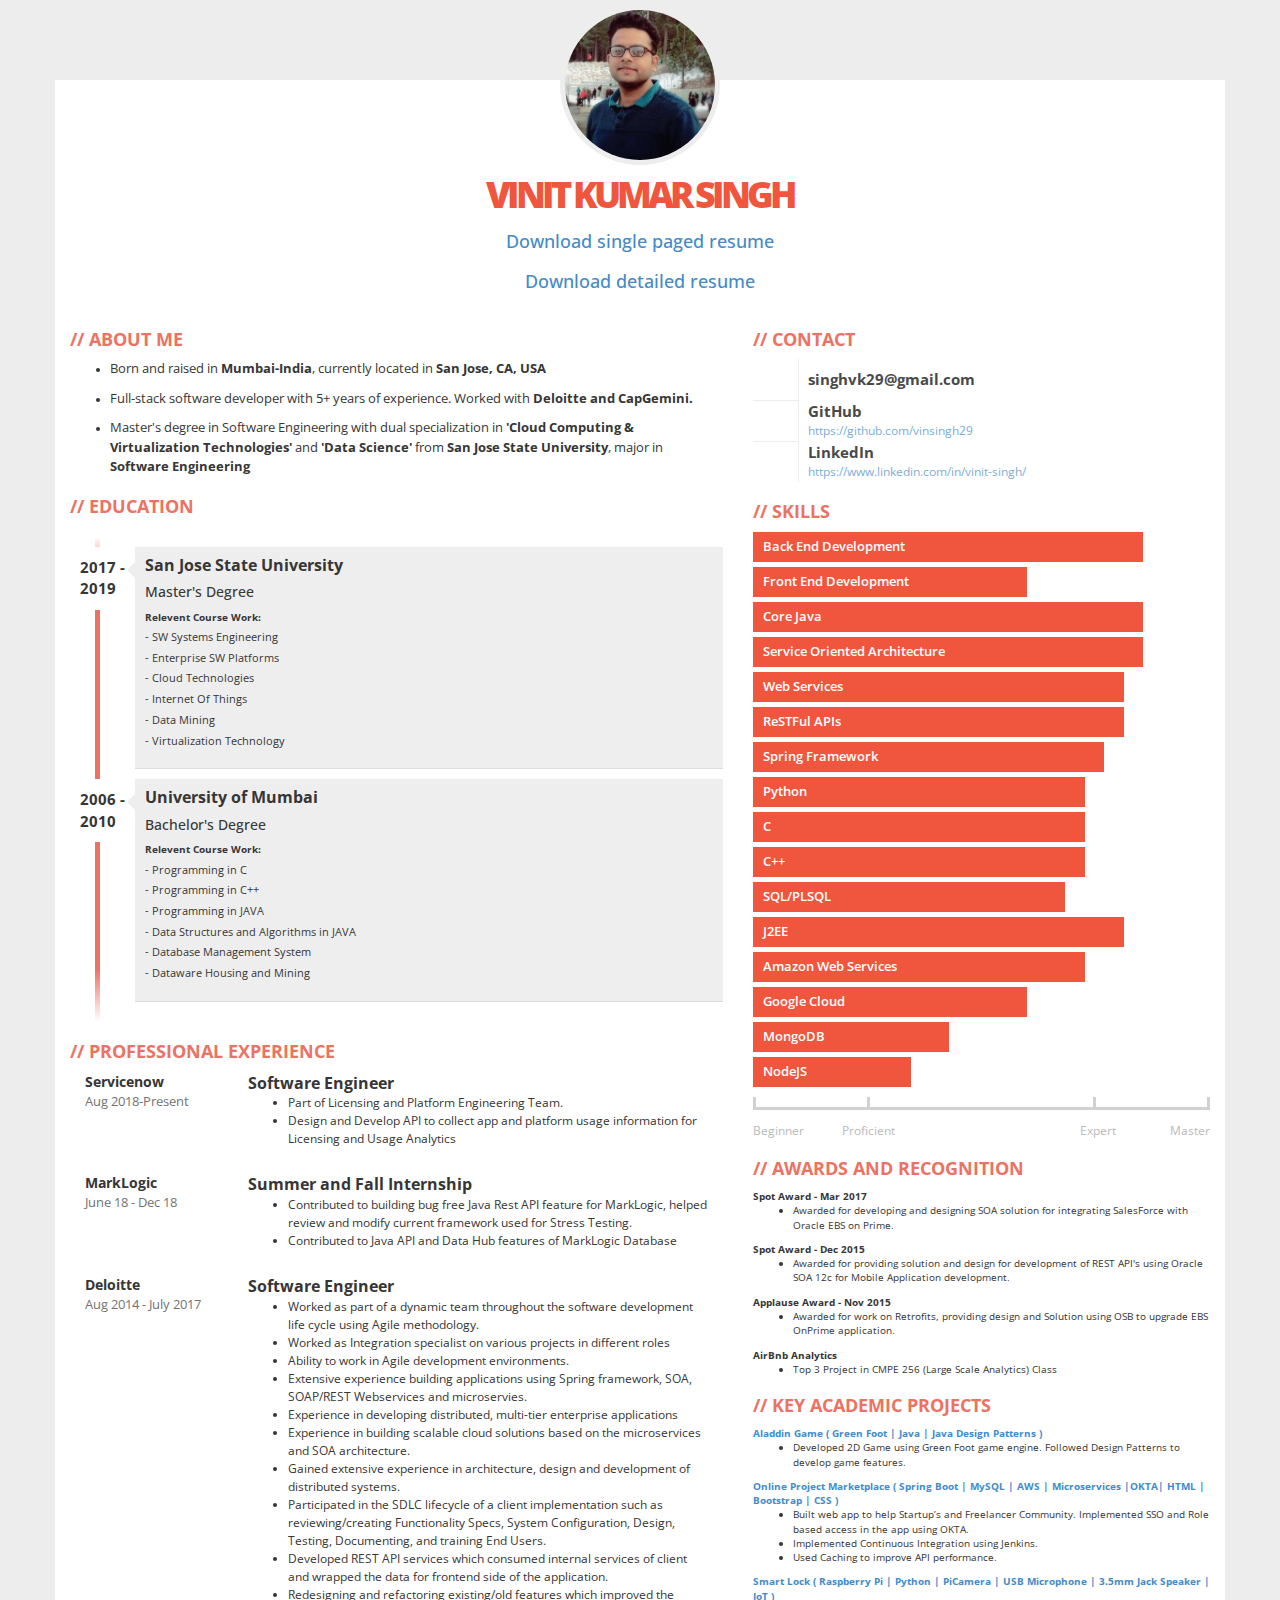
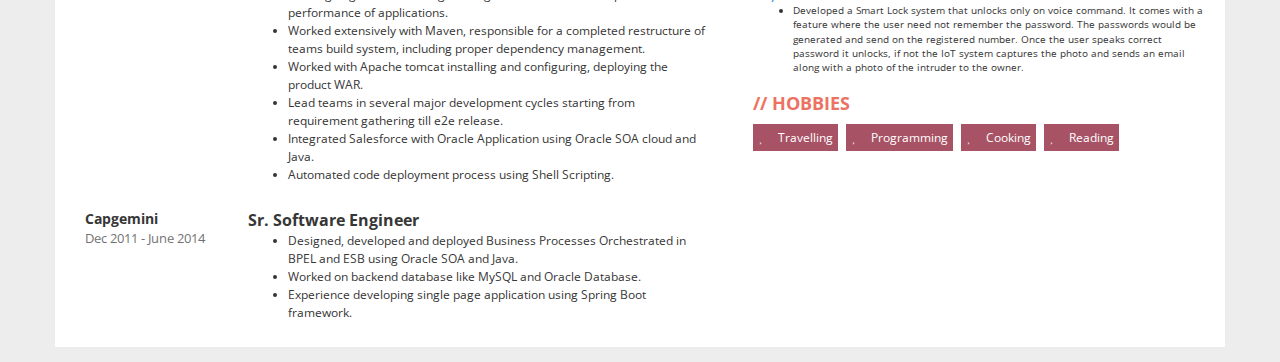
==== commit abc8c203: "update Servicenow experience" ====
--- a/index.html
+++ b/index.html
@@ -110,10 +110,26 @@
                <!-- EXPERIENCES Deloitte-->
                <div class="box">
                   <h2>Professional Experience</h2>
+                   <div class="job clearfix">
+                     <div class="col-xs-3">
+                        <div class="where">Servicenow</div>
+                        <div class="year">Aug 2018-Present</div>
+                     </div>
+                     <div class="col-xs-9">
+                        <div class="profession">Software Engineer</div>
+                        <div class="description">
+                           <ul>
+                              <li>Part of Licensing and Platform Engineering Team.
+                              </li>
+                              <li>Design and Develop API to collect app and platform usage information for Licensing and Usage Analytics</li>
+                           </ul>
+                        </div>
+                     </div>
+                  </div>
                   <div class="job clearfix">
                      <div class="col-xs-3">
                         <div class="where">MarkLogic </div>
-                        <div class="year">2018</div>
+                        <div class="year">June 18 - Dec 18</div>
                      </div>
                      <div class="col-xs-9">
                         <div class="profession">Summer and Fall Internship</div>
@@ -130,7 +146,7 @@
                   <div class="job clearfix">
                      <div class="col-xs-3">
                         <div class="where">Deloitte </div>
-                        <div class="year">2014 - 2017</div>
+                        <div class="year">Aug 2014 - July 2017</div>
                      </div>
                      <div class="col-xs-9">
                         <div class="profession">Software Engineer</div>
@@ -164,7 +180,7 @@
                   <div class="job clearfix">
                      <div class="col-xs-3">
                         <div class="where">Capgemini</div>
-                        <div class="year">2011 - 2014</div>
+                        <div class="year">Dec 2011 - June 2014</div>
                      </div>
                      <div class="col-xs-9">
                         <div class="profession">Sr. Software Engineer</div>
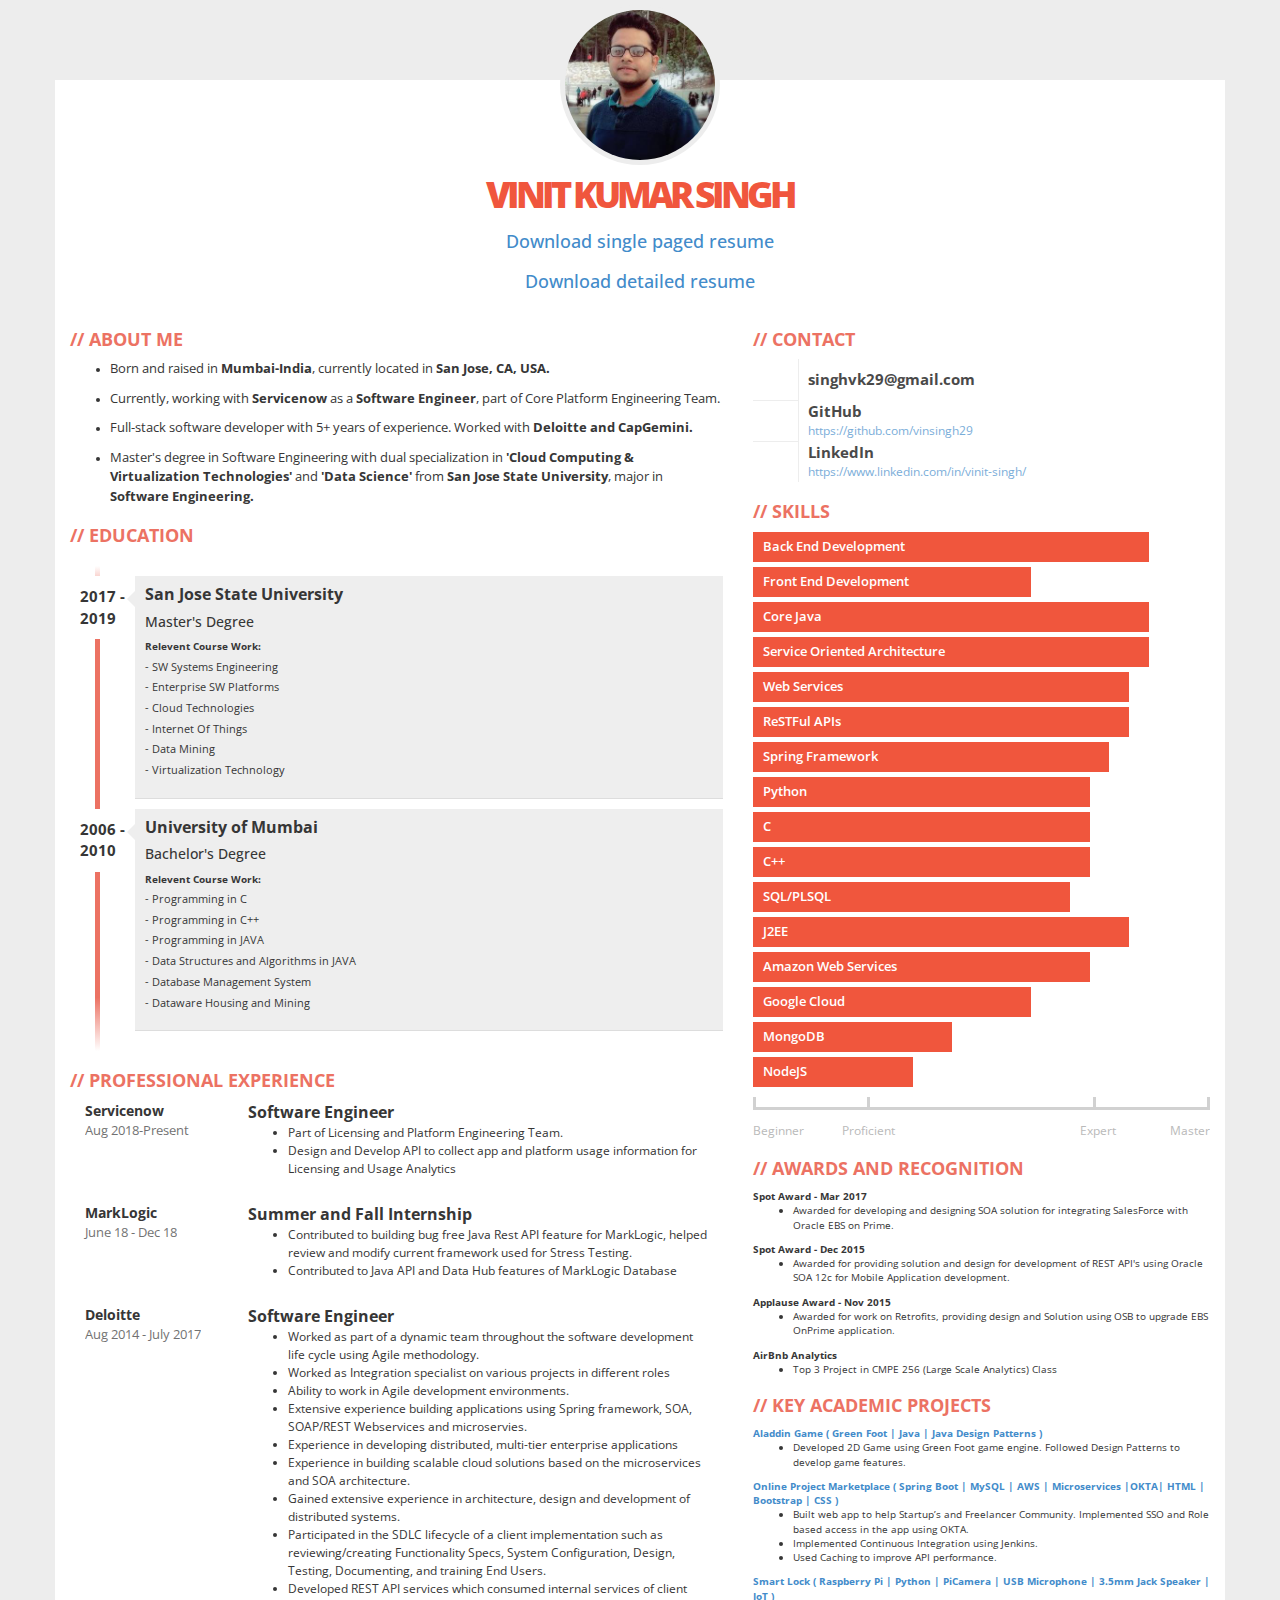
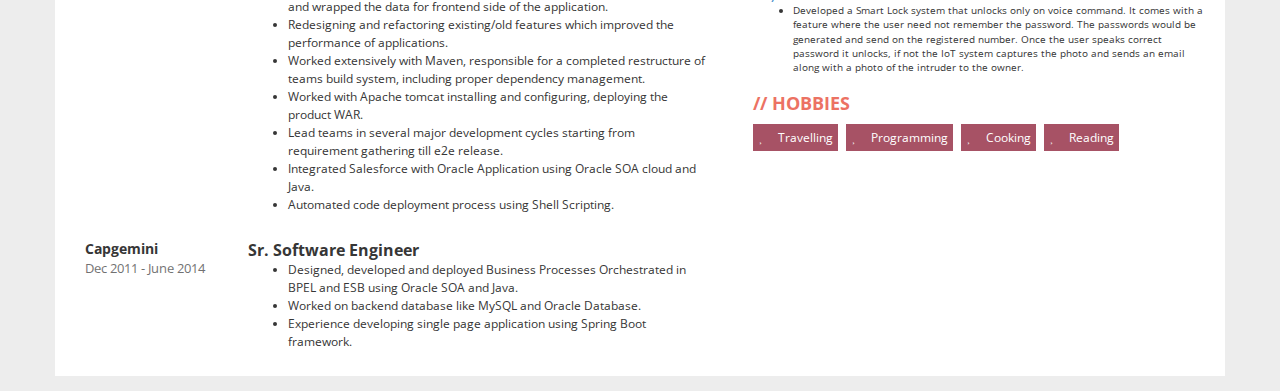
==== commit 36dd1f21: "Update index.html" ====
--- a/index.html
+++ b/index.html
@@ -56,13 +56,16 @@
                   <h2>About Me</h2>
                   <ul>
                      <li>
-                        <p>Born and raised in <b>Mumbai-India</b>, currently located in <b>San Jose, CA, USA</b></b></p>
+                        <p>Born and raised in <b>Mumbai-India</b>, currently located in <b>San Jose, CA, USA.</b></b></p>
+                     </li>
+                     <li>
+                        <p>Currently, working with <b>Servicenow</b> as a <b>Software Engineer</b>, part of Core Platform Engineering Team.</p>
                      </li>
                      <li>
                         <p>Full-stack software developer with 5+ years of experience. Worked with <b>Deloitte and CapGemini.</b></p>
                      </li>
                      <li>
-                        <p>Master's degree in Software Engineering with dual specialization in <b>'Cloud Computing & Virtualization Technologies'</b> and <b>'Data Science'</b> from <b>San Jose State University</b>, major in <b>Software Engineering</b></p>
+                        <p>Master's degree in Software Engineering with dual specialization in <b>'Cloud Computing & Virtualization Technologies'</b> and <b>'Data Science'</b> from <b>San Jose State University</b>, major in <b>Software Engineering.</b></p>
                      </li>
                      <!--<li>
                         <p>Looking for Full Opportunities in the field of Software Engineering.</p>
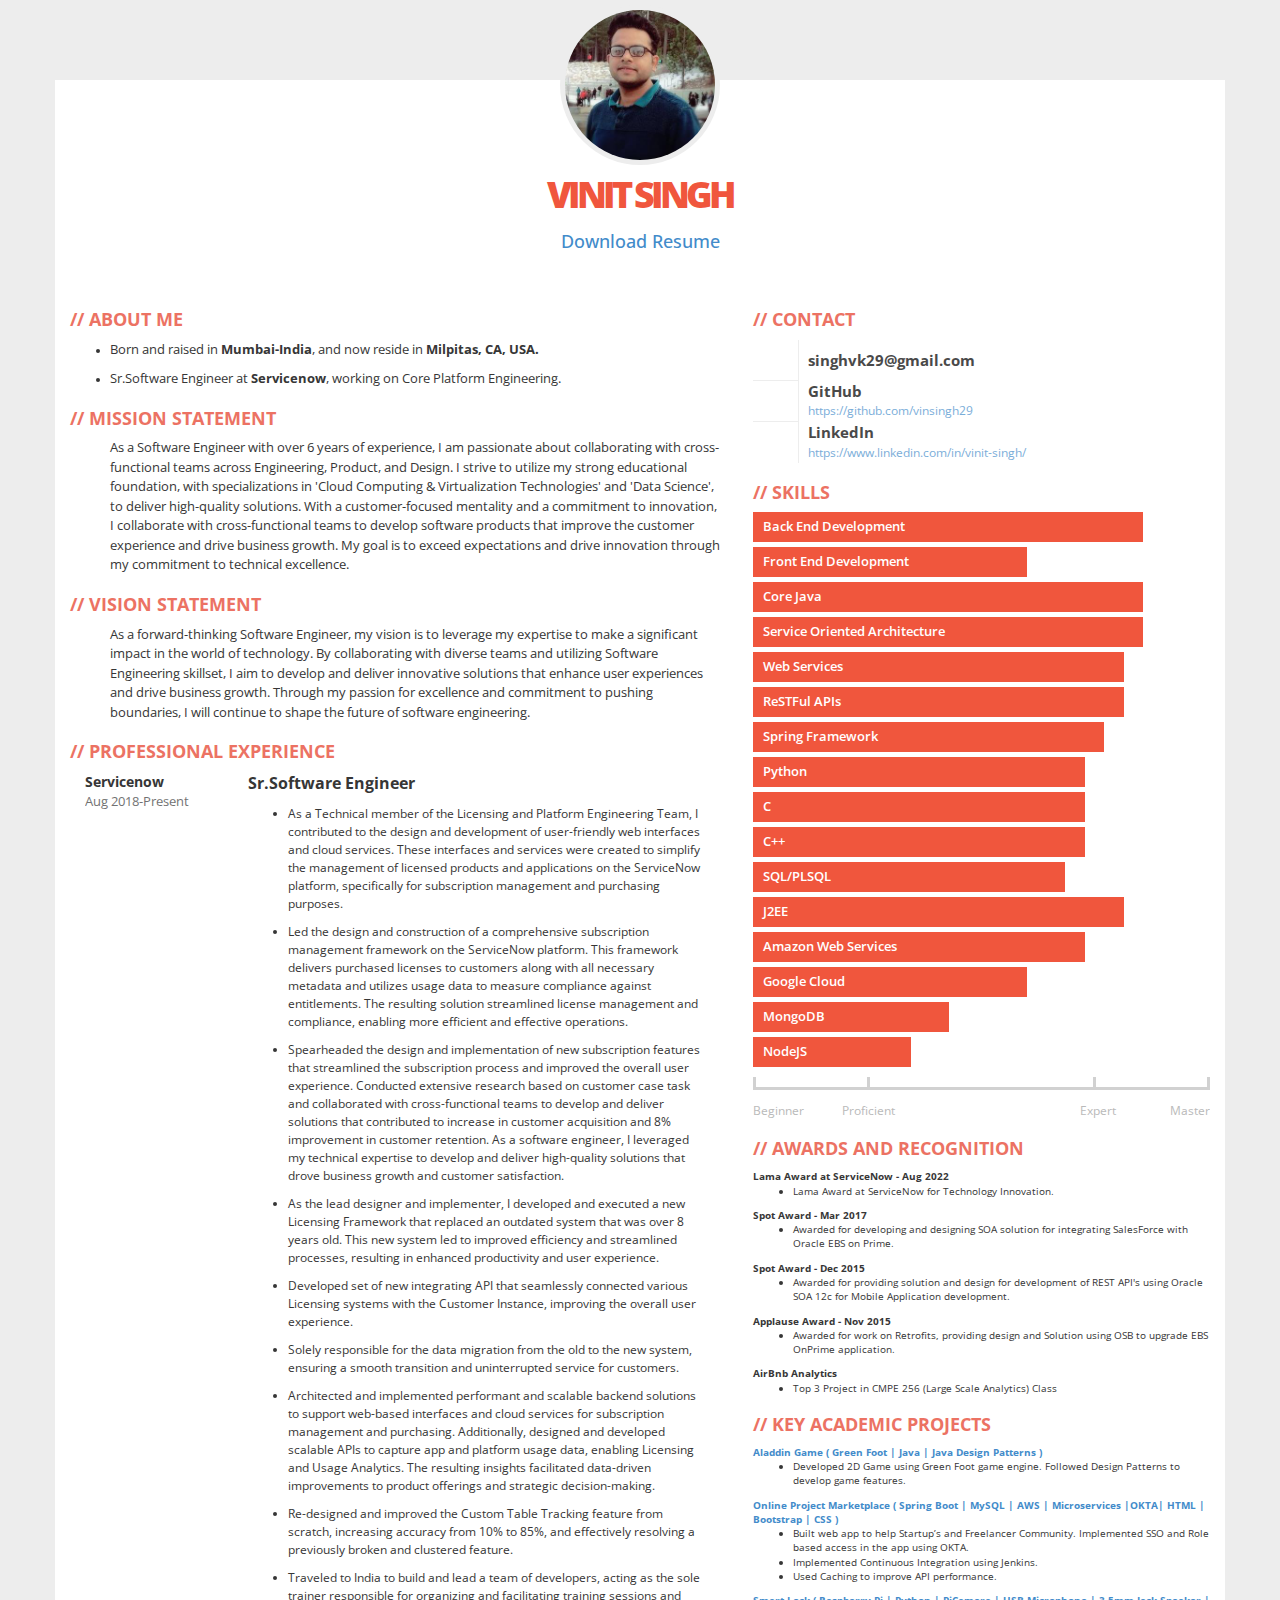
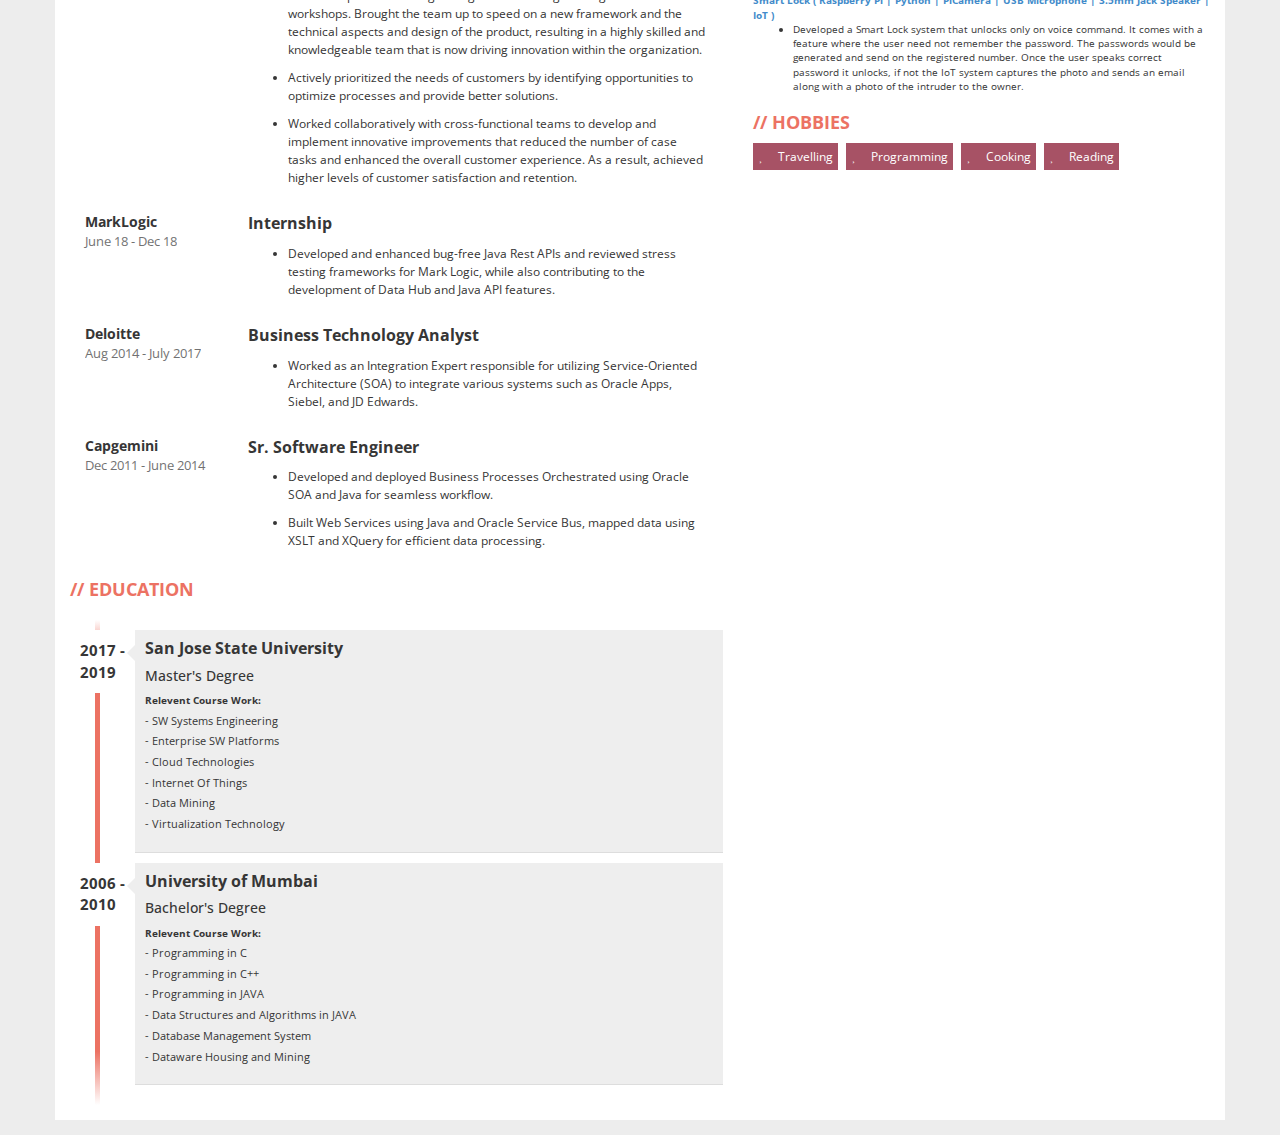
==== commit eccac750: "Update index.html" ====
--- a/index.html
+++ b/index.html
@@ -1,18 +1,19 @@
 <!DOCTYPE html>
 <html lang="en">
-   <head>
-      <meta charset="utf-8">
-      <meta http-equiv="X-UA-Compatible" content="IE=edge,chrome=1" />
-      <meta name="viewport" content="width=device-width, initial-scale=1">
-      <title>Profile - Vinit Singh - Software Engineer</title>
-      <link href="css/bootstrap.min.css" rel="stylesheet">
-      <link href="css/font-awesome.css" rel="stylesheet">
-      <link href="css/main.css" rel="stylesheet">
-      <!--[if lt IE 9]>
+
+<head>
+   <meta charset="utf-8">
+   <meta http-equiv="X-UA-Compatible" content="IE=edge,chrome=1" />
+   <meta name="viewport" content="width=device-width, initial-scale=1">
+   <title>Profile - Vinit Singh - Software Engineer</title>
+   <link href="css/bootstrap.min.css" rel="stylesheet">
+   <link href="css/font-awesome.css" rel="stylesheet">
+   <link href="css/main.css" rel="stylesheet">
+   <!--[if lt IE 9]>
       <script src="js/html5shiv.js"></script>
       <script src="js/respond.min.js"></script>
       <![endif]-->
-      <!--<script>
+   <!--<script>
          (function(i,s,o,g,r,a,m){i['GoogleAnalyticsObject']=r;i[r]=i[r]||function(){
          (i[r].q=i[r].q||[]).push(arguments)},i[r].l=1*new Date();a=s.createElement(o),
          m=s.getElementsByTagName(o)[0];a.async=1;a.src=g;m.parentNode.insertBefore(a,m)
@@ -20,217 +21,271 @@
          ga('create', 'UA-51302339-1', 'kamsolutions.pl');
          ga('send', 'pageview');
          </script>-->
-   </head>
-   <!-- Disable Right Click Code -->
-   <script type="text/javascript">
-     document.addEventListener('contextmenu', event => event.preventDefault()); 
-   </script>
-   <!-- Disable Right Click Code -->
+</head>
+<!-- Disable Right Click Code -->
+<script type="text/javascript">
+   document.addEventListener('contextmenu', event => event.preventDefault()); 
+</script>
+<!-- Disable Right Click Code -->
 <noscript>
-   <meta http-equiv="refresh" content="0; URL=badbrowser.html"> 
+   <meta http-equiv="refresh" content="0; URL=badbrowser.html">
 </noscript>
 
-   <body>
-      <div class="container">
-         <div class="row">
-            <div class="col-xs-12">
-               <div id="photo-header" class="text-center">
-                  <!-- PHOTO (AVATAR) -->
-                  <div id="photo">
-                     <img src="img/avatar.jpg" alt="avatar">
-                  </div>
-                  <div id="text-header">
-                     <h1><span>Vinit Kumar Singh</span></h1>
-                     <h4><a href="https://drive.google.com/uc?export=download&id=13ctxAHnXF3rx9Rccf-eshvPdUZtX_9Os">Download single paged resume</a>
-                         </br></br>
-                        <a href="https://drive.google.com/uc?export=download&id=1fbjL-tUVfTSoznuF07ZelsesdwXRbukk">Download detailed resume</a>
-                     </h4>
-                  </div>
+<body>
+   <div class="container">
+      <div class="row">
+         <div class="col-xs-12">
+            <div id="photo-header" class="text-center">
+               <!-- PHOTO (AVATAR) -->
+               <div id="photo">
+                  <img src="img/avatar.jpg" alt="avatar">
+               </div>
+               <div id="text-header">
+                  <h1><span>Vinit Singh</span></h1>
+                  <h4><a href="https://drive.google.com/u/0/uc?id=1hJRO35_XrSDlY-Jc-FWCeWjIti0iHJok&export=download">Download
+                        Resume</a>
+                     </br></br>
+                     <!-- <a href="https://drive.google.com/uc?export=download&id=1fbjL-tUVfTSoznuF07ZelsesdwXRbukk">Download
+                        detailed resume</a> -->
+                  </h4>
                </div>
             </div>
          </div>
-         <div class="row">
-            <div class="col-xs-12 col-sm-7">
-               <!-- ABOUT ME -->
-               <div class="box">
-                  <h2>About Me</h2>
-                  <ul>
-                     <li>
-                        <p>Born and raised in <b>Mumbai-India</b>, currently located in <b>San Jose, CA, USA.</b></b></p>
-                     </li>
-                     <li>
-                        <p>Currently, working with <b>Servicenow</b> as a <b>Software Engineer</b>, part of Core Platform Engineering Team.</p>
-                     </li>
-                     <li>
-                        <p>Full-stack software developer with 5+ years of experience. Worked with <b>Deloitte and CapGemini.</b></p>
-                     </li>
-                     <li>
-                        <p>Master's degree in Software Engineering with dual specialization in <b>'Cloud Computing & Virtualization Technologies'</b> and <b>'Data Science'</b> from <b>San Jose State University</b>, major in <b>Software Engineering.</b></p>
-                     </li>
-                     <!--<li>
-                        <p>Looking for Full Opportunities in the field of Software Engineering.</p>
-                     </li> -->
-                  </ul>
-               </div>
-               <!-- EDUCATION -->
-               <div class="box">
-                  <h2>Education</h2>
-                  <ul id="education" class="clearfix">
-                     <li>
-                        <div class="year pull-left">2017 - 2019</div>
-                        <div class="description pull-right">
-                           <h3>San Jose State University</h3>
-                           <h5>Master's Degree</h5>
-                           <dl>
-                              <dt>Relevent Course Work:</dt>
-                              <dd>- SW Systems Engineering</dd>
-                              <dd>- Enterprise SW Platforms</dd>
-                              <dd>- Cloud Technologies</dd>
-                              <dd>- Internet Of Things</dd>
-                              <dd>- Data Mining</dd>
-                              <dd>- Virtualization Technology</dd>
-                           </dl>
-                        </div>
-                     </li>
-                     <li>
-                        <div class="year pull-left">2006 - 2010</div>
-                        <div class="description pull-right">
-                           <h3>University of Mumbai</h3>
-                           <h5>Bachelor's Degree</h5>
-                           <dl>
-                              <dt>Relevent Course Work:</dt>
-                              <dd>- Programming in C</dd>
-                              <dd>- Programming in C++</dd>
-                              <dd>- Programming in JAVA</dd>
-                              <dd>- Data Structures and Algorithms in JAVA</dd>
-                              <dd>- Database Management System</dd>
-                              <dd>- Dataware Housing and Mining</dd>
-                           </dl>
-                        </div>
-                     </li>
-                  </ul>
-               </div>
-               <!-- EXPERIENCES Deloitte-->
-               <div class="box">
-                  <h2>Professional Experience</h2>
-                   <div class="job clearfix">
-                     <div class="col-xs-3">
-                        <div class="where">Servicenow</div>
-                        <div class="year">Aug 2018-Present</div>
-                     </div>
-                     <div class="col-xs-9">
-                        <div class="profession">Software Engineer</div>
-                        <div class="description">
-                           <ul>
-                              <li>Part of Licensing and Platform Engineering Team.
-                              </li>
-                              <li>Design and Develop API to collect app and platform usage information for Licensing and Usage Analytics</li>
-                           </ul>
-                        </div>
-                     </div>
-                  </div>
-                  <div class="job clearfix">
-                     <div class="col-xs-3">
-                        <div class="where">MarkLogic </div>
-                        <div class="year">June 18 - Dec 18</div>
-                     </div>
-                     <div class="col-xs-9">
-                        <div class="profession">Summer and Fall Internship</div>
-                        <div class="description">
-                           <ul>
-                              <li>Contributed to building bug free Java Rest API feature for MarkLogic, helped review and modify current
-                                 framework used for Stress Testing.
-                              </li>
-                              <li>Contributed to Java API and Data Hub features of MarkLogic Database</li>
-                           </ul>
-                        </div>
-                     </div>
-                  </div>
-                  <div class="job clearfix">
-                     <div class="col-xs-3">
-                        <div class="where">Deloitte </div>
-                        <div class="year">Aug 2014 - July 2017</div>
-                     </div>
-                     <div class="col-xs-9">
-                        <div class="profession">Software Engineer</div>
-                        <div class="description">
-                           <ul>
-                              <li>Worked as part of a dynamic team throughout the software development life cycle using Agile methodology.</li>
-                              <li>Worked as Integration specialist on various projects in different roles</li>
-                              <li>Ability to work in Agile development environments.</li>
-                              <li>Extensive experience building applications using Spring framework, SOA, SOAP/REST Webservices and microservies.</li>
-                              <li>Experience in developing distributed, multi-tier enterprise applications</li>
-                              <li>Experience in building scalable cloud solutions based on the microservices and SOA architecture.</b></li>
-                              <li>Gained extensive experience in architecture, design and development of distributed systems.</li>
-                              <li>Participated in the SDLC lifecycle of a client implementation such as reviewing/creating Functionality
-                                 Specs, System Configuration, Design, Testing, Documenting, and training End Users.
-                              </li>
-                              <li>Developed REST API services which consumed internal services of client and wrapped the data for frontend
-                                 side of the application.
-                              </li>
-                              <li>Redesigning and refactoring existing/old features which improved the performance of applications.</li>
-                              <li>Worked extensively with Maven, responsible for a completed restructure of teams build system,
-                                 including proper dependency management.
-                              </li>
-                              <li>Worked with Apache tomcat installing and configuring, deploying the product WAR.</li>
-                              <li>Lead teams in several major development cycles starting from requirement gathering till e2e release.</li>
-                              <li>Integrated Salesforce with Oracle Application using Oracle SOA cloud and Java.</li>
-                              <li>Automated code deployment process using Shell Scripting.</li>
-                           </ul>
-                        </div>
-                     </div>
-                  </div>
-                  <div class="job clearfix">
-                     <div class="col-xs-3">
-                        <div class="where">Capgemini</div>
-                        <div class="year">Dec 2011 - June 2014</div>
-                     </div>
-                     <div class="col-xs-9">
-                        <div class="profession">Sr. Software Engineer</div>
-                        <div class="description">
-                           <ul>
-                              <li>Designed, developed and deployed Business Processes Orchestrated in BPEL and ESB using Oracle SOA
-                                 and Java.
-                              </li>
-                              <li>Worked on backend database like MySQL and Oracle Database.</b></li>
-                              <li>Experience developing single page application using Spring Boot framework.</li>
-                           </ul>
-                        </div>
-                     </div>
-                  </div>
-               </div>
-            </div>
-            <div class="col-xs-12 col-sm-5">
-               <!-- CONTACT -->
-               <div class="box clearfix">
-                  <h2>Contact</h2>
-                  <!-- <div class="contact-item">
+      </div>
+      <div class="row">
+         <div class="col-xs-12 col-sm-7">
+            <!-- ABOUT ME -->
+            <div class="box">
+               <h2>About Me</h2>
+               <ul>
+                  <li>
+                     <p>Born and raised in <b>Mumbai-India</b>, and now reside in <b>Milpitas, CA, USA.</b></b></p>
+                  </li>
+                  <li>
+                     <p>Sr.Software Engineer at <b>Servicenow</b>, working on Core Platform Engineering.</p>
+                  </li>
+               </ul>
+            </div>
+            <div class="box">
+               <h2>Mission Statement</h2>
+               <ul>
+                  <p>As a Software Engineer with over 6 years of experience, I am passionate about collaborating with
+                     cross-functional teams across Engineering, Product, and Design. I strive to utilize my strong
+                     educational foundation, with specializations in 'Cloud Computing & Virtualization Technologies' and
+                     'Data Science', to deliver high-quality solutions. With a customer-focused mentality and a
+                     commitment to innovation, I collaborate with cross-functional teams to develop software products
+                     that improve the customer experience and drive business growth. My goal is to exceed expectations
+                     and drive innovation through my commitment to technical excellence.</b></b></p>
+               </ul>
+            </div>
+            <div class="box">
+               <h2>Vision Statement</h2>
+               <ul>
+                  <p>As a forward-thinking Software Engineer, my vision is to leverage my expertise to make a
+                     significant impact in the world of technology. By collaborating with diverse teams and utilizing
+                     Software Engineering skillset, I aim to develop and deliver innovative solutions that enhance user
+                     experiences and drive business growth. Through my passion for excellence and commitment to pushing
+                     boundaries, I will continue to shape the future of software engineering.</b></b></p>
+               </ul>
+            </div>
+
+            <!-- EXPERIENCES Deloitte-->
+            <div class="box">
+               <h2>Professional Experience</h2>
+               <div class="job clearfix">
+                  <div class="col-xs-3">
+                     <div class="where">Servicenow</div>
+                     <div class="year">Aug 2018-Present</div>
+                  </div>
+                  <div class="col-xs-9">
+                     <div class="profession">Sr.Software Engineer</div>
+                     <div class="description">
+                        <ul style="padding-top: 10px;">
+                           <li style="margin-bottom: 10px;">As a Technical member of the Licensing and Platform
+                              Engineering Team, I contributed to
+                              the design and development of user-friendly web interfaces and cloud services. These
+                              interfaces and services were created to simplify the management of licensed products and
+                              applications on the ServiceNow platform, specifically for subscription management and
+                              purchasing purposes.
+                           </li>
+                           <li style="margin-bottom: 10px;">Led the design and construction of a comprehensive
+                              subscription management framework on
+                              the ServiceNow platform. This framework delivers purchased licenses to customers along
+                              with all necessary metadata and utilizes usage data to measure compliance against
+                              entitlements. The resulting solution streamlined license management and compliance,
+                              enabling more efficient and effective operations.</li>
+                           <li style="margin-bottom: 10px;">Spearheaded the design and implementation of new
+                              subscription features that streamlined
+                              the subscription process and improved the overall user experience. Conducted extensive
+                              research based on customer case task and collaborated with cross-functional teams to
+                              develop and deliver solutions that contributed to increase in customer acquisition and 8%
+                              improvement in customer retention. As a software engineer, I leveraged my technical
+                              expertise to develop and deliver high-quality solutions that drove business growth and
+                              customer satisfaction.</li>
+                           <li style="margin-bottom: 10px;">As the lead designer and implementer, I developed and
+                              executed a new Licensing Framework
+                              that replaced an outdated system that was over 8 years old. This new system led to
+                              improved efficiency and streamlined processes, resulting in enhanced productivity and user
+                              experience.
+                           </li>
+                           <li style="margin-bottom: 10px;">Developed set of new integrating API that seamlessly
+                              connected various Licensing systems
+                              with the Customer Instance, improving the overall user experience.</li>
+                           <li style="margin-bottom: 10px;">Solely responsible for the data migration from the old to
+                              the new system, ensuring a
+                              smooth transition and uninterrupted service for customers.</li>
+                           <li style="margin-bottom: 10px;">Architected and implemented performant and scalable backend
+                              solutions to support
+                              web-based interfaces and cloud services for subscription management and purchasing.
+                              Additionally, designed and developed scalable APIs to capture app and platform usage data,
+                              enabling Licensing and Usage Analytics. The resulting insights facilitated data-driven
+                              improvements to product offerings and strategic decision-making.</li>
+                           <li style="margin-bottom: 10px;">Re-designed and improved the Custom Table Tracking feature
+                              from scratch, increasing accuracy from 10% to 85%, and effectively resolving a previously
+                              broken and clustered feature.</li>
+                           <li style="margin-bottom: 10px;">Traveled to India to build and lead a team of developers,
+                              acting as the sole trainer responsible for organizing and facilitating training sessions
+                              and workshops. Brought the team up to speed on a new framework and the technical aspects
+                              and design of the product, resulting in a highly skilled and knowledgeable team that is
+                              now driving innovation within the organization.</li>
+                           <li style="margin-bottom: 10px;">Actively prioritized the needs of customers by identifying
+                              opportunities to optimize processes and provide better solutions.</li>
+                           <li style="margin-bottom: 10px;">Worked collaboratively with cross-functional teams to
+                              develop and implement innovative improvements that reduced the number of case tasks and
+                              enhanced the overall customer experience. As a result, achieved higher levels of customer
+                              satisfaction and retention.</li>
+
+                        </ul>
+                     </div>
+                  </div>
+               </div>
+               <div class="job clearfix">
+                  <div class="col-xs-3">
+                     <div class="where">MarkLogic </div>
+                     <div class="year">June 18 - Dec 18</div>
+                  </div>
+                  <div class="col-xs-9">
+                     <div class="profession">Internship</div>
+                     <div class="description">
+                        <ul style="padding-top: 10px;">
+                           <li style="margin-bottom: 10px;">Developed and enhanced bug-free Java Rest APIs and reviewed
+                              stress testing frameworks for Mark Logic, while also contributing to the development of
+                              Data Hub and Java API features.</li>
+                        </ul>
+                     </div>
+                  </div>
+               </div>
+               <div class="job clearfix">
+                  <div class="col-xs-3">
+                     <div class="where">Deloitte </div>
+                     <div class="year">Aug 2014 - July 2017</div>
+                  </div>
+                  <div class="col-xs-9">
+                     <div class="profession">Business Technology Analyst</div>
+                     <div class="description">
+                        <ul style="padding-top: 10px;">
+                           <li style="margin-bottom: 10px;">Worked as an Integration Expert responsible for utilizing
+                              Service-Oriented Architecture (SOA) to integrate various systems such as Oracle Apps,
+                              Siebel, and JD Edwards.
+                           </li>
+                        </ul>
+                     </div>
+                  </div>
+               </div>
+               <div class="job clearfix">
+                  <div class="col-xs-3">
+                     <div class="where">Capgemini</div>
+                     <div class="year">Dec 2011 - June 2014</div>
+                  </div>
+                  <div class="col-xs-9">
+                     <div class="profession">Sr. Software Engineer</div>
+                     <div class="description">
+                        <ul style="padding-top: 10px;">
+                           <li style="margin-bottom: 10px;">Developed and deployed Business Processes Orchestrated using
+                              Oracle SOA and Java for seamless workflow.
+                           </li>
+                           <li style="margin-bottom: 10px;">Built Web Services using Java and Oracle Service Bus, mapped
+                              data using XSLT and XQuery for efficient data
+                              processing.
+                           </li>
+                        </ul>
+                     </div>
+                  </div>
+               </div>
+            </div>
+            <!-- EDUCATION -->
+            <div class="box">
+               <h2>Education</h2>
+               <ul id="education" class="clearfix">
+                  <li>
+                     <div class="year pull-left">2017 - 2019</div>
+                     <div class="description pull-right">
+                        <h3>San Jose State University</h3>
+                        <h5>Master's Degree</h5>
+                        <dl>
+                           <dt>Relevent Course Work:</dt>
+                           <dd>- SW Systems Engineering</dd>
+                           <dd>- Enterprise SW Platforms</dd>
+                           <dd>- Cloud Technologies</dd>
+                           <dd>- Internet Of Things</dd>
+                           <dd>- Data Mining</dd>
+                           <dd>- Virtualization Technology</dd>
+                        </dl>
+                     </div>
+                  </li>
+                  <li>
+                     <div class="year pull-left">2006 - 2010</div>
+                     <div class="description pull-right">
+                        <h3>University of Mumbai</h3>
+                        <h5>Bachelor's Degree</h5>
+                        <dl>
+                           <dt>Relevent Course Work:</dt>
+                           <dd>- Programming in C</dd>
+                           <dd>- Programming in C++</dd>
+                           <dd>- Programming in JAVA</dd>
+                           <dd>- Data Structures and Algorithms in JAVA</dd>
+                           <dd>- Database Management System</dd>
+                           <dd>- Dataware Housing and Mining</dd>
+                        </dl>
+                     </div>
+                  </li>
+               </ul>
+            </div>
+         </div>
+         <div class="col-xs-12 col-sm-5">
+            <!-- CONTACT -->
+            <div class="box clearfix">
+               <h2>Contact</h2>
+               <!-- <div class="contact-item">
                      <div class="icon pull-left text-center"><span class="fa fa-phone fa-fw"></span></div>
                      <div class="title only pull-right">408 334 5699</div>
                      </div> -->
-                  <div class="contact-item">
-                     <div class="icon pull-left text-center"><span class="fa fa-envelope fa-fw"></span></div>
-                     <div class="title only pull-right">singhvk29@gmail.com</div>
-                  </div>
-                  <div class="contact-item">
-                     <div class="icon pull-left text-center"><span class="fa fa-github fa-fw"></span></div>
-                     <div class="title pull-right">GitHub</div>
-                     <div class="description pull-right"><a href="https://github.com/vinsingh29">https://github.com/vinsingh29</a></div>
-                  </div>
-                  <div class="contact-item">
-                     <div class="icon pull-left text-center"><span class="fa fa-linkedin fa-fw"></span></div>
-                     <div class="title pull-right">LinkedIn</div>
-                     <div class="description pull-right"><a href="https://www.linkedin.com/in/vinit-singh/">https://www.linkedin.com/in/vinit-singh/</a></div>
-                  </div>
-
-                  <!--<div class="contact-item">
+               <div class="contact-item">
+                  <div class="icon pull-left text-center"><span class="fa fa-envelope fa-fw"></span></div>
+                  <div class="title only pull-right">singhvk29@gmail.com</div>
+               </div>
+               <div class="contact-item">
+                  <div class="icon pull-left text-center"><span class="fa fa-github fa-fw"></span></div>
+                  <div class="title pull-right">GitHub</div>
+                  <div class="description pull-right"><a
+                        href="https://github.com/vinsingh29">https://github.com/vinsingh29</a></div>
+               </div>
+               <div class="contact-item">
+                  <div class="icon pull-left text-center"><span class="fa fa-linkedin fa-fw"></span></div>
+                  <div class="title pull-right">LinkedIn</div>
+                  <div class="description pull-right"><a
+                        href="https://www.linkedin.com/in/vinit-singh/">https://www.linkedin.com/in/vinit-singh/</a>
+                  </div>
+               </div>
+
+               <!--<div class="contact-item">
                      <div class="icon pull-left text-center"><span class="fa fa-skype fa-fw"></span></div>
                      <div class="title pull-right">Skype</div>
                      <div class="description pull-right">kamsolutions.pl</div>
                      </div>-->
-               </div>
-               <!-- CERTIFICATIONS -->
-               <!-- <div class="box">
+            </div>
+            <!-- CERTIFICATIONS -->
+            <!-- <div class="box">
                   <h2>Certifications</h2>
                   <div class="contact-item">
                     <div class="title only pull-right"><a href="./certificates/OracleCertifiedAssociate.pdf">Oracle PL/SQL Developer Certified Associate</a></div>
@@ -238,103 +293,119 @@
                   
                   </div>  
                   </div> -->
-               <!-- SKILLS -->
-               <div class="box">
-                  <h2>Skills</h2>
-                  <div class="skills">
-                     <div class="item-skills" data-percent="1.00">Back End Development</div>
-                     <div class="item-skills" data-percent="0.70">Front End Development</div>
-                     <div class="item-skills" data-percent="1.00">Core Java</div>
-                     <div class="item-skills" data-percent="1.00">Service Oriented Architecture</div>
-                     <div class="item-skills" data-percent="0.95">Web Services</div>
-                     <div class="item-skills" data-percent="0.95">ReSTFul APIs</div>
-                     <div class="item-skills" data-percent="0.90">Spring Framework</div>
-                     <div class="item-skills" data-percent="0.85">Python</div>
-                     <div class="item-skills" data-percent="0.85">C</div>
-                     <div class="item-skills" data-percent="0.85">C++</div>
-                     <div class="item-skills" data-percent="0.80">SQL/PLSQL</div>
-                     <div class="item-skills" data-percent="0.95">J2EE</div>
-                     <div class="item-skills" data-percent="0.85">Amazon Web Services</div>
-                     <div class="item-skills" data-percent="0.70">Google Cloud</div>
-                     <div class="item-skills" data-percent="0.50">MongoDB</div>
-                     <div class="item-skills" data-percent="0.40">NodeJS</div>
-                     <div class="skills-legend clearfix">
-                        <div class="legend-left legend">Beginner</div>
-                        <div class="legend-left legend"><span>Proficient</span></div>
-                        <div class="legend-right legend"><span>Expert</span></div>
-                        <div class="legend-right legend">Master</div>
-                     </div>
-                  </div>
-               </div>
-               <!-- LANGUAGES -->
-               <!--  <div class="box">
+            <!-- SKILLS -->
+            <div class="box">
+               <h2>Skills</h2>
+               <div class="skills">
+                  <div class="item-skills" data-percent="1.00">Back End Development</div>
+                  <div class="item-skills" data-percent="0.70">Front End Development</div>
+                  <div class="item-skills" data-percent="1.00">Core Java</div>
+                  <div class="item-skills" data-percent="1.00">Service Oriented Architecture</div>
+                  <div class="item-skills" data-percent="0.95">Web Services</div>
+                  <div class="item-skills" data-percent="0.95">ReSTFul APIs</div>
+                  <div class="item-skills" data-percent="0.90">Spring Framework</div>
+                  <div class="item-skills" data-percent="0.85">Python</div>
+                  <div class="item-skills" data-percent="0.85">C</div>
+                  <div class="item-skills" data-percent="0.85">C++</div>
+                  <div class="item-skills" data-percent="0.80">SQL/PLSQL</div>
+                  <div class="item-skills" data-percent="0.95">J2EE</div>
+                  <div class="item-skills" data-percent="0.85">Amazon Web Services</div>
+                  <div class="item-skills" data-percent="0.70">Google Cloud</div>
+                  <div class="item-skills" data-percent="0.50">MongoDB</div>
+                  <div class="item-skills" data-percent="0.40">NodeJS</div>
+                  <div class="skills-legend clearfix">
+                     <div class="legend-left legend">Beginner</div>
+                     <div class="legend-left legend"><span>Proficient</span></div>
+                     <div class="legend-right legend"><span>Expert</span></div>
+                     <div class="legend-right legend">Master</div>
+                  </div>
+               </div>
+            </div>
+            <!-- LANGUAGES -->
+            <!--  <div class="box">
                   <h2>LANGUAGES</h2>
                   <div id="language-skills">
                     <div class="skill">English <div class="icons pull-right"><div style="width: 80%;" class="icons-red"></div></div></div>
                     <div class="skill">Hindi <div class="icons pull-right"><div style="width: 60%;" class="icons-red"></div></div></div>
                   </div>
                   </div> -->
+            <div class="box">
+               <h2>Awards and Recognition</h2>
+               <div class="profession"> <b>Lama Award at ServiceNow - Aug 2022</b>
+               </div>
+               <div class="description">
+                  <ul>
+                     <li>Lama Award at ServiceNow for Technology Innovation.</li>
+                  </ul>
+               </div>
+               <div class="profession"> <b>Spot Award - Mar 2017</b>
+               </div>
+               <div class="description">
+                  <ul>
+                     <li>Awarded for developing and designing SOA solution for integrating SalesForce with Oracle EBS on
+                        Prime.</li>
+                  </ul>
+               </div>
+
+               <div class="profession"> <b>Spot Award - Dec 2015</b>
+               </div>
+               <div class="description">
+                  <ul>
+                     <li>Awarded for providing solution and design for development of REST API's using Oracle SOA 12c
+                        for Mobile Application development.</li>
+                  </ul>
+               </div>
+
+               <div class="profession"> <b>Applause Award - Nov 2015</b>
+               </div>
+               <div class="description">
+                  <ul>
+                     <li>Awarded for work on Retrofits, providing design and Solution using OSB to upgrade EBS OnPrime
+                        application.</li>
+                  </ul>
+               </div>
+               <!-- <div class="profession"> <b>Secured 2nd Position - Final year - Computer Department</b>
+                  </div> -->
+               <div class="description">
+                  <ul>
+                  </ul>
+               </div>
+               <div class="profession"> <b>AirBnb Analytics</b>
+               </div>
+               <div class="description">
+                  <ul>
+                     <li>Top 3 Project in CMPE 256 (Large Scale Analytics) Class</li>
+                  </ul>
+               </div>
                <div class="box">
-                  <h2>Awards and Recognition</h2>
-                  <div class="profession"> <b>Spot Award - Mar 2017</b>
+                  <h2>Key Academic Projects</h2>
+                  <div class="profession"> <a
+                        href="https://github.com/vinsingh29/Aladdin-2D-Game-DesignPattern"><b>Aladdin Game ( Green Foot
+                           | Java | Java Design Patterns )</b></a>
                   </div>
                   <div class="description">
                      <ul>
-                        <li>Awarded for developing and designing SOA solution for integrating SalesForce with Oracle EBS on Prime.</li>
+                        <li>Developed 2D Game using Green Foot game engine. Followed Design Patterns to develop game
+                           features.</li>
                      </ul>
                   </div>
-
-                  <div class="profession"> <b>Spot Award - Dec 2015</b>
+                  <div class="profession"> <a href="https://github.com/vinsingh29/Marketplace"><b>Online Project
+                           Marketplace ( Spring Boot | MySQL | AWS | Microservices |OKTA| HTML | Bootstrap | CSS )
+                        </b></a>
                   </div>
                   <div class="description">
                      <ul>
-                        <li>Awarded for providing solution and design for development of REST API's using Oracle SOA 12c for Mobile Application development.</li>
+                        <li>Built web app to help Startup’s and Freelancer Community. Implemented SSO and Role based
+                           access in
+                           the app using OKTA.
+                        </li>
+                        <li>Implemented Continuous Integration using Jenkins.
+                        </li>
+                        <li>Used Caching to improve API performance.
+                        </li>
                      </ul>
                   </div>
-
-                  <div class="profession"> <b>Applause Award - Nov 2015</b>
-                  </div>
-                  <div class="description">
-                     <ul>
-                        <li>Awarded for work on Retrofits, providing design and Solution using OSB to upgrade EBS OnPrime application.</li>
-                     </ul>
-                  </div>
-                 <!-- <div class="profession"> <b>Secured 2nd Position - Final year - Computer Department</b>
-                  </div> -->
-                   <div class="description">
-                     <ul>
-                     </ul>
-                  </div>
-                  <div class="profession"> <b>AirBnb Analytics</b>
-                  </div>
-                  <div class="description">
-                     <ul>
-                        <li>Top 3 Project in CMPE 256 (Large Scale Analytics) Class</li>
-                     </ul>
-                  </div>
-                  <div class="box">
-                     <h2>Key Academic Projects</h2>
-                     <div class="profession"> <a href="https://github.com/vinsingh29/Aladdin-2D-Game-DesignPattern"><b>Aladdin Game ( Green Foot | Java | Java Design Patterns )</b></a>
-                     </div>
-                     <div class="description">
-                        <ul>
-                           <li>Developed 2D Game using Green Foot game engine. Followed Design Patterns to develop game features.</li>
-                        </ul>
-                     </div>
-                     <div class="profession"> <a href="https://github.com/vinsingh29/Marketplace"><b>Online Project Marketplace ( Spring Boot | MySQL | AWS | Microservices |OKTA| HTML | Bootstrap | CSS ) </b></a>
-                     </div>
-                     <div class="description">
-                        <ul>
-                           <li>Built web app to help Startup’s and Freelancer Community. Implemented SSO and Role based access in
-                              the app using OKTA.  
-                           </li>
-                           <li>Implemented Continuous Integration using Jenkins.
-                           </li>
-                           <li>Used Caching to improve API performance.
-                           </li>
-                        </ul>
-                     </div>
-                   <!--  <div class="profession"> <a href="https://github.com/vinsingh29/CMPE256_AirBnb"><b>Smart City ( AWS | Node.js | MongoDB | 12 Factor Application Principle| S3 | Glacier) </b></a>
+                  <!--  <div class="profession"> <a href="https://github.com/vinsingh29/CMPE256_AirBnb"><b>Smart City ( AWS | Node.js | MongoDB | 12 Factor Application Principle| S3 | Glacier) </b></a>
                      </div>
                      <div class="description">
                         <ul>
@@ -349,35 +420,40 @@
                            <li>Developed ML based model to predict price variation depending on input parameters.</li>
                         </ul>
                      </div> -->
-                     <div class="profession"> <a href="https://github.com/vinsingh29/SmartSafeLock"><b>Smart Lock ( Raspberry Pi | Python | PiCamera | USB Microphone | 3.5mm Jack Speaker | IoT ) </b></a>
-                     </div>
-                     <div class="description">
-                        <ul>
-                           <li>Developed a Smart Lock system that unlocks only on voice command. It comes with a feature where the
-                              user need not remember the password. The passwords would be generated and send on the registered
-                              number. Once the user speaks correct password it unlocks, if not the IoT system captures the photo and
-                              sends an email along with a photo of the intruder to the owner.
-                           </li>
-                        </ul>
-                     </div>
-                  </div>
-                  <!-- HOBBIES -->
-                  <div class="box">
-                     <h2>Hobbies</h2>
-                     <div class="hobby">Travelling</div>
-                     <div class="hobby">Programming</div>
-                     <div class="hobby">Cooking</div>
-                     <div class="hobby">Reading</div>
-                  </div>
+                  <div class="profession"> <a href="https://github.com/vinsingh29/SmartSafeLock"><b>Smart Lock (
+                           Raspberry Pi | Python | PiCamera | USB Microphone | 3.5mm Jack Speaker | IoT ) </b></a>
+                  </div>
+                  <div class="description">
+                     <ul>
+                        <li>Developed a Smart Lock system that unlocks only on voice command. It comes with a feature
+                           where the
+                           user need not remember the password. The passwords would be generated and send on the
+                           registered
+                           number. Once the user speaks correct password it unlocks, if not the IoT system captures the
+                           photo and
+                           sends an email along with a photo of the intruder to the owner.
+                        </li>
+                     </ul>
+                  </div>
+               </div>
+               <!-- HOBBIES -->
+               <div class="box">
+                  <h2>Hobbies</h2>
+                  <div class="hobby">Travelling</div>
+                  <div class="hobby">Programming</div>
+                  <div class="hobby">Cooking</div>
+                  <div class="hobby">Reading</div>
                </div>
             </div>
          </div>
       </div>
-      <!-- JQUERY -->
-      <script src="js/jquery.min.js"></script>
-      <!-- BOOTSTRAP -->
-      <script src="js/bootstrap.min.js"></script>
-      <!-- SCRIPTS -->
-      <script src="js/scripts.js"></script>
-   </body>
+   </div>
+   <!-- JQUERY -->
+   <script src="js/jquery.min.js"></script>
+   <!-- BOOTSTRAP -->
+   <script src="js/bootstrap.min.js"></script>
+   <!-- SCRIPTS -->
+   <script src="js/scripts.js"></script>
+</body>
+
 </html>
